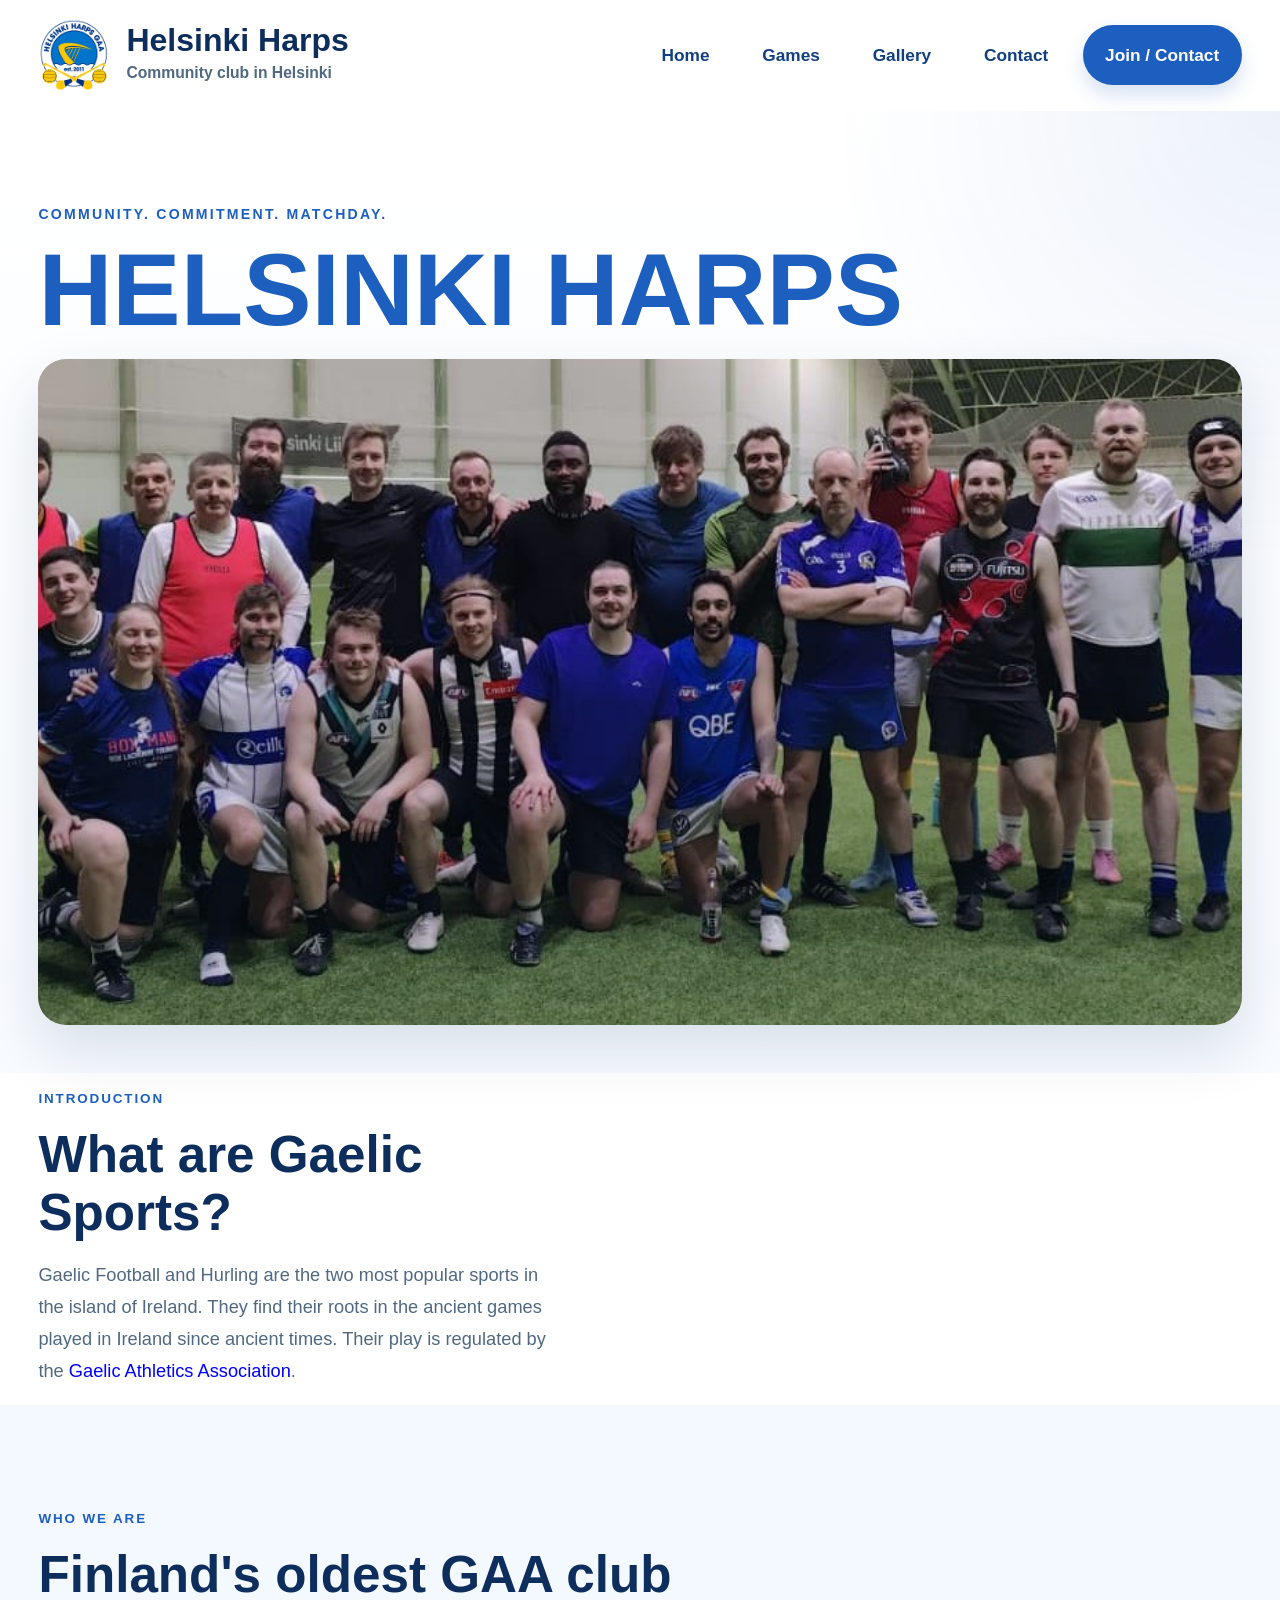
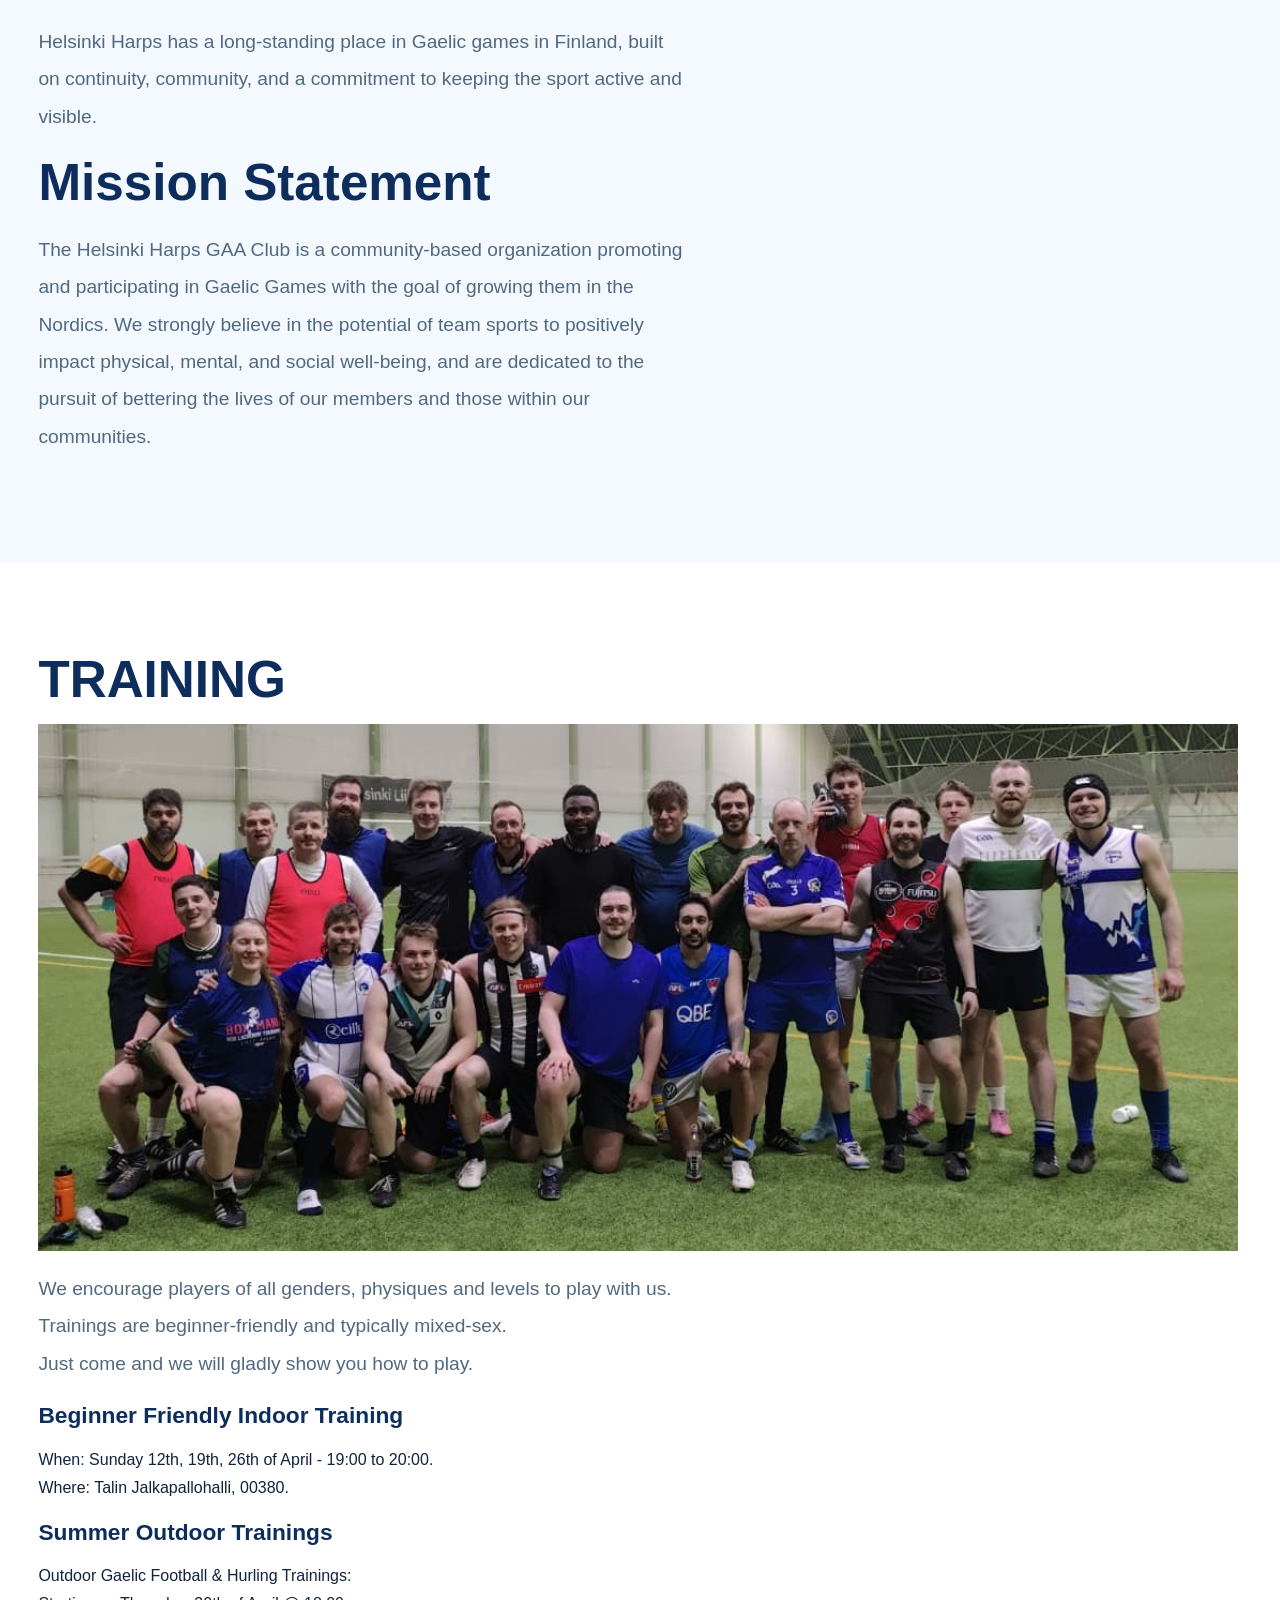
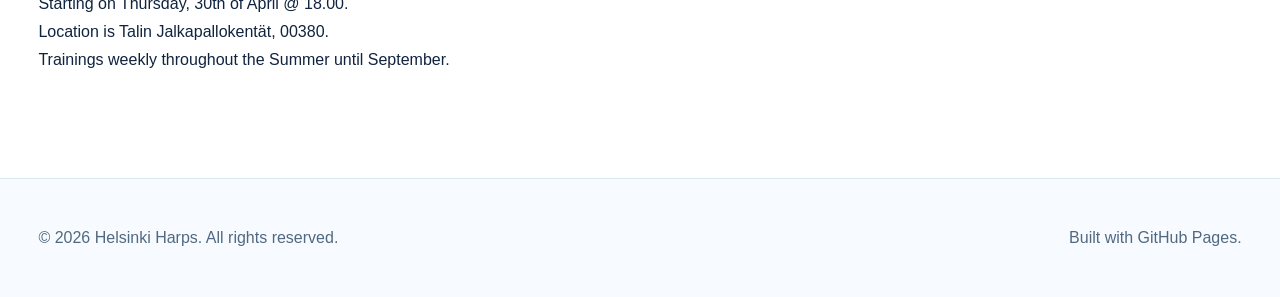
==== index.html @ 7a8cb726 "favicon updated pages" ====
<!DOCTYPE html>
<html lang="en">
<head>
  <meta charset="UTF-8" />
  <meta name="viewport" content="width=device-width, initial-scale=1.0" />
  <title>Helsinki Harps | Club Home</title>
  <meta
    name="description"
    content="Official website of Helsinki Harps. Community club in Helsinki with fixtures, media, contact information, and club updates."
  />
  <link rel="stylesheet" href="style.css" />
  <link rel="shortcut icon" type="image/x-icon" href="favicon.ico">
</head>
<body>
  <header class="site-header" id="siteHeader">
    <div class="container nav-wrap">
      <a class="brand brand-large" href="index.html">
        <img
          src="assets/badge_HELSINKIharps72dpi.png"
          alt="Helsinki Harps club badge"
          class="logo"
        />
        <div class="brand-text">
          <span class="brand-name">Helsinki Harps</span>
          <span class="brand-subtitle">Community club in Helsinki</span>
        </div>
      </a>

      <button class="menu-toggle" aria-label="Toggle navigation" id="menuToggle">
        Menu
      </button>

      <nav class="site-nav site-nav-wide" id="siteNav">
        <a href="index.html">Home</a>
        <a href="games.html">Games</a>
        <a href="gallery.html">Gallery</a>
        <a href="contact.html">Contact</a>
        <a href="contact.html" class="nav-cta">Join / Contact</a>
      </nav>
    </div>
  </header>

  <main>
    <section class="hero hero-premium">
      <div class="container hero-single">
        <p class="hero-kicker">Community. Commitment. Matchday.</p>
        <h1 class="hero-title reveal">HELSINKI HARPS</h1>

        <div class="hero-visual reveal">
          <div class="hero-image-frame">
            <img
              src="assets/images/training/harps-training.jpeg"
              alt="Helsinki Harps players during training"
              width="1600"
              height="900"
              class="hero-image"
            />
          </div>
        </div>
      </div>
    </section>

    <section class="video-band reveal-section">
      <div class="container media-grid media-grid-stacked">
        <div class="media-copy">
          <p class="section-label">Introduction</p>
          <h2>What are Gaelic Sports?</h2>
          <p class="section-text">
            Gaelic Football and Hurling are the two most popular sports in the island of Ireland. They find their roots in the ancient games played in Ireland since ancient times. Their play is regulated by the <a href="https://en.wikipedia.org/wiki/Gaelic_Athletic_Association" style="color: blue">Gaelic Athletics Association</a>.
          </p>
        </div>

        <iframe width="560" height="315" src="https://www.youtube-nocookie.com/embed/iefgHpXyAhw?si=2azp2T5KitrL9Fgt" title="YouTube video player" frameborder="0" allow="accelerometer; autoplay; clipboard-write; encrypted-media; gyroscope; picture-in-picture; web-share" referrerpolicy="strict-origin-when-cross-origin" allowfullscreen></iframe>
      </div>
    </section>

    <section class="section intro-section reveal-section">
      <div class="container story-grid story-grid-simple">
        <div class="story-copy">
          <p class="section-label">Who we are</p>
          <h2>Finland's oldest GAA club</h2>
          <p class="section-text intro-text">
            Helsinki Harps has a long-standing place in Gaelic games in Finland, built on continuity,
            community, and a commitment to keeping the sport active and visible.
          </p>
          <h2>Mission Statement</h2>
          <p class="section-text intro-text">
            The Helsinki Harps GAA Club is a community-based organization promoting and participating in Gaelic Games
            with the goal of growing them in the Nordics. We strongly believe in the potential of team sports to positively
            impact physical, mental, and social well-being, and are dedicated to the pursuit of bettering the lives of our
            members and those within our communities.
          </p>
        </div>
      </div>
    </section>

    <section class="section training-section reveal-section">
      <div class="container">
        <div class="training-header">
          <h2>TRAINING</h2>
        </div>

        <div class="training-image-wrap">
          <img
            src="assets/images/training/harps-training.jpeg"
            alt="Helsinki Harps training session"
            width="1200"
            class="training-image"
            loading="lazy"
          />
        </div>
        
        <p class="section-text intro-text">
            We encourage players of all genders, physiques and levels to play with us.
            <br> Trainings are beginner-friendly and typically mixed-sex.
            <br> Just come and we will gladly show you how to play.
        </p>

        <div class="training-info-grid">
          <article class="training-info-card">
            <h3>Beginner Friendly Indoor Training</h3>
            <p>
              When: Sunday 12th, 19th, 26th of April - 19:00 to 20:00.
              <br> Where: Talin Jalkapallohalli, 00380.
            </p>
          </article>

          <article class="training-info-card">
            <h3>Summer Outdoor Trainings</h3>
            <p>
              Outdoor Gaelic Football & Hurling Trainings:
              <br> Starting on Thursday, 30th of April @ 18.00.
              <br> Location is Talin Jalkapallokentät, 00380.
              <br> Trainings weekly throughout the Summer until September.
            </p>
          </article>
        </div>
      </div>
    </section>
  </main>

  <footer class="site-footer">
    <div class="container footer-wrap">
      <p>© 2026 Helsinki Harps. All rights reserved.</p>
      <p>Built with GitHub Pages.</p>
    </div>
  </footer>

  <script src="script.js"></script>
</body>
</html>
---- style.css ----
:root {
  --bg: #ffffff;
  --bg-soft: #f4f8ff;
  --bg-accent: #e6f0ff;
  --bg-deep: #0f3a78;
  --text: #10233f;
  --text-soft: #506981;
  --blue: #1d5fbe;
  --blue-dark: #123f7f;
  --blue-deep: #0d2d5d;
  --blue-soft: #dbeafe;
  --line: #d8e5f3;
  --panel: #ffffff;
  --shadow: 0 18px 40px rgba(17, 49, 92, 0.08);
  --shadow-strong: 0 24px 60px rgba(17, 49, 92, 0.14);
  --radius: 22px;
  --max-width: 1280px;
}

* {
  box-sizing: border-box;
}

html {
  scroll-behavior: smooth;
}

body {
  margin: 0;
  font-family: "Segoe UI", Arial, sans-serif;
  background: var(--bg);
  color: var(--text);
  line-height: 1.75;
}

img,
iframe {
  max-width: 100%;
  display: block;
}

a {
  color: inherit;
  text-decoration: none;
}

.container {
  width: min(94%, var(--max-width));
  margin: 0 auto;
}

.site-header {
  position: sticky;
  top: 0;
  z-index: 100;
  background: rgba(255, 255, 255, 0.92);
  border-bottom: 1px solid transparent;
  backdrop-filter: blur(14px);
  transition: padding 0.25s ease, box-shadow 0.25s ease, border-color 0.25s ease, background 0.25s ease;
}

.site-header.scrolled {
  border-color: var(--line);
  box-shadow: 0 8px 24px rgba(16, 35, 63, 0.06);
}

.nav-wrap {
  display: flex;
  align-items: center;
  justify-content: space-between;
  gap: 2rem;
  padding: 1.2rem 0;
  transition: padding 0.25s ease;
}

.site-header.scrolled .nav-wrap {
  padding: 0.85rem 0;
}

.brand {
  display: flex;
  align-items: center;
  gap: 1rem;
  flex: 1 1 auto;
  min-width: 0;
}

.brand-large {
  max-width: 480px;
}

.logo {
  width: 72px;
  height: 72px;
  object-fit: contain;
  flex-shrink: 0;
  transition: transform 0.3s ease;
}

.brand:hover .logo {
  transform: rotate(-4deg) scale(1.03);
}

.brand-text {
  display: flex;
  flex-direction: column;
  gap: 0.15rem;
}

.brand-name {
  font-size: 2rem;
  font-weight: 900;
  color: var(--blue-deep);
  line-height: 1;
}

.brand-subtitle {
  font-size: 0.98rem;
  color: var(--text-soft);
  font-weight: 600;
}

.site-nav {
  display: flex;
  align-items: center;
  justify-content: flex-end;
  gap: 1rem;
  flex: 2 1 auto;
  flex-wrap: wrap;
}

.site-nav a {
  font-size: 1.08rem;
  font-weight: 800;
  color: var(--blue-dark);
  padding: 0.95rem 1.15rem;
  border-radius: 999px;
  transition: background 0.2s ease, transform 0.2s ease;
  white-space: nowrap;
}

.site-nav a:hover {
  background: var(--bg-accent);
  transform: translateY(-2px);
}

.site-nav .nav-cta {
  background: var(--blue);
  color: #ffffff;
  padding-inline: 1.4rem;
  box-shadow: 0 10px 20px rgba(29, 95, 190, 0.18);
}

.site-nav .nav-cta:hover {
  background: var(--blue-dark);
}

.menu-toggle {
  display: none;
  background: var(--blue);
  color: #ffffff;
  border: none;
  padding: 0.9rem 1rem;
  border-radius: 12px;
  font-weight: 800;
}

.hero-premium {
  padding: 4.8rem 0 3rem;
  background:
    radial-gradient(circle at top right, rgba(29, 95, 190, 0.08), transparent 28%),
    linear-gradient(180deg, #ffffff 0%, #f8fbff 100%);
}

.hero-grid {
  display: grid;
  grid-template-columns: 0.95fr 1.2fr;
  gap: 3rem;
  align-items: center;
}

.hero-kicker {
  text-transform: uppercase;
  letter-spacing: 0.16em;
  font-size: 0.88rem;
  font-weight: 800;
  color: var(--blue);
  margin-bottom: 1rem;
}

.hero-title {
  font-size: clamp(3.4rem, 8vw, 7rem);
  line-height: 0.92;
  margin: 0 0 1.4rem;
  color: var(--blue);
  font-weight: 900;
}

.hero-intro {
  max-width: 34rem;
  font-size: 1.22rem;
  color: var(--text-soft);
  margin-bottom: 2rem;
}

.hero-actions {
  display: flex;
  flex-wrap: wrap;
  gap: 1rem;
}

.btn {
  display: inline-block;
  padding: 1rem 1.45rem;
  border-radius: 999px;
  font-weight: 800;
  font-size: 1rem;
  transition: transform 0.2s ease, background 0.2s ease, box-shadow 0.2s ease;
}

.btn:hover {
  transform: translateY(-2px);
}

.btn-primary {
  background: var(--blue);
  color: #ffffff;
  box-shadow: 0 10px 22px rgba(29, 95, 190, 0.18);
}

.btn-primary:hover {
  background: var(--blue-dark);
}

.btn-secondary {
  background: #ffffff;
  color: var(--blue-dark);
  border: 2px solid var(--blue);
}

.btn-secondary:hover {
  background: var(--bg-accent);
}

.btn-ghost {
  background: var(--bg-soft);
  color: var(--blue-dark);
  border: 1px solid var(--line);
}

.btn-ghost:hover {
  background: var(--blue-soft);
}

.btn-full {
  width: 100%;
  text-align: center;
}

.hero-image-frame {
  position: relative;
  border-radius: 28px;
  overflow: hidden;
  box-shadow: var(--shadow-strong);
}

.hero-image {
  width: 100%;
  height: min(74vh, 780px);
  object-fit: cover;
  transform: scale(1.02);
  transition: transform 1s ease;
}

.hero-image-frame:hover .hero-image {
  transform: scale(1.06);
}

.hero-image-frame::after {
  content: "";
  position: absolute;
  inset: 0;
  background: linear-gradient(180deg, rgba(9, 37, 76, 0.02), rgba(9, 37, 76, 0.18));
  pointer-events: none;
}

.hero-image-badge {
  position: absolute;
  left: 1.2rem;
  bottom: 1.2rem;
  background: rgba(255, 255, 255, 0.92);
  color: var(--blue-deep);
  font-weight: 900;
  padding: 0.8rem 1rem;
  border-radius: 999px;
  letter-spacing: 0.06em;
  box-shadow: var(--shadow);
}

.live-band {
  background: var(--blue-deep);
  color: #ffffff;
  border-top: 1px solid rgba(255,255,255,0.08);
  border-bottom: 1px solid rgba(255,255,255,0.08);
}

.live-band-inner {
  display: grid;
  grid-template-columns: auto 1fr;
  gap: 1.25rem;
  align-items: center;
  padding: 1rem 0;
}

.live-pill {
  background: rgba(255,255,255,0.14);
  padding: 0.55rem 0.9rem;
  border-radius: 999px;
  font-weight: 800;
  white-space: nowrap;
}

.live-items {
  display: flex;
  gap: 2rem;
  flex-wrap: wrap;
  font-weight: 700;
}

.section {
  padding: 5.5rem 0;
}

.intro-section {
  background: var(--bg-soft);
}

.story-grid {
  display: grid;
  grid-template-columns: 1.1fr 0.9fr;
  gap: 2rem;
  align-items: start;
}

.section-label,
.card-label {
  text-transform: uppercase;
  letter-spacing: 0.14em;
  font-size: 0.84rem;
  font-weight: 800;
  color: var(--blue);
  margin-bottom: 1rem;
}

h2 {
  font-size: clamp(2.2rem, 4vw, 3.5rem);
  line-height: 1.12;
  margin: 0 0 1rem;
  color: var(--blue-deep);
}

h3 {
  font-size: 1.42rem;
  line-height: 1.25;
  margin: 0 0 0.7rem;
  color: var(--blue-deep);
}

.section-text {
  font-size: 1.14rem;
  color: var(--text-soft);
  max-width: 68ch;
}

.intro-text {
  font-size: 1.2rem;
  line-height: 1.95;
}

.story-cta-card,
.rhythm-card,
.info-card,
.table-card,
.gallery-item {
  background: #ffffff;
  border: 1px solid var(--line);
  border-radius: 22px;
  box-shadow: var(--shadow);
}

.story-cta-card {
  padding: 2rem;
}

.story-cta-card p {
  color: var(--text-soft);
}

.media-section {
  background: #ffffff;
}

.media-grid {
  display: grid;
  grid-template-columns: 0.95fr 1.15fr;
  gap: 2.5rem;
  align-items: center;
}

.video-embed-wrap {
  border-radius: 28px;
  overflow: hidden;
  box-shadow: var(--shadow-strong);
  border: 1px solid var(--line);
  background: #000;
}

.video-embed {
  width: 100%;
  aspect-ratio: 16 / 9;
  border: 0;
}

.text-link {
  display: inline-block;
  margin-top: 1rem;
  color: var(--blue);
  font-weight: 800;
}

.rhythm-section {
  background: linear-gradient(180deg, #ffffff 0%, #f8fbff 100%);
}

.rhythm-header {
  margin-bottom: 2rem;
  max-width: 760px;
}

.rhythm-grid {
  display: grid;
  grid-template-columns: 1.2fr 1fr 1fr;
  gap: 1.5rem;
  align-items: stretch;
}

.rhythm-card {
  overflow: hidden;
}

.rhythm-card-image img {
  width: 100%;
  height: 100%;
  min-height: 360px;
  object-fit: cover;
}

.rhythm-card-text {
  padding: 2rem;
}

.rhythm-card-text p {
  color: var(--text-soft);
}

.page-header {
  margin-bottom: 2.5rem;
  max-width: 860px;
}

.page-title {
  font-size: clamp(2.4rem, 5vw, 4rem);
  line-height: 1.08;
  margin: 0 0 1rem;
  color: var(--blue-deep);
  font-weight: 900;
}

.gallery-grid {
  display: grid;
  grid-template-columns: repeat(3, 1fr);
  gap: 1.6rem;
}

.gallery-item {
  min-height: 240px;
  overflow: hidden;
}

.gallery-item img {
  width: 100%;
  height: 280px;
  object-fit: cover;
  display: block;
}

.placeholder-card {
  display: grid;
  place-items: center;
  padding: 2rem;
  text-align: center;
  color: var(--text-soft);
  background: var(--bg-soft);
  font-weight: 700;
}

.contact-layout {
  max-width: 1100px;
}

.contact-grid {
  display: grid;
  grid-template-columns: 0.9fr 1.1fr;
  gap: 1.8rem;
  align-items: start;
}

.info-card {
  padding: 2rem;
}

.info-card p {
  color: var(--text-soft);
}

.contact-form {
  display: grid;
  gap: 0.85rem;
}

.contact-form label {
  font-weight: 700;
  color: var(--blue-deep);
}

input,
textarea {
  width: 100%;
  padding: 1rem 1rem;
  border-radius: 14px;
  border: 1px solid var(--line);
  background: #ffffff;
  color: var(--text);
  font: inherit;
}

input:focus,
textarea:focus {
  outline: 2px solid #c6dcfb;
  border-color: var(--blue);
}

.form-note {
  color: var(--text-soft);
  margin-top: 1rem;
}

.table-card {
  padding: 2rem;
}

.fixtures-table {
  width: 100%;
  border-collapse: collapse;
  margin-top: 1rem;
}

.fixtures-table th,
.fixtures-table td {
  text-align: left;
  padding: 1rem 0.8rem;
  border-bottom: 1px solid var(--line);
  color: var(--text-soft);
}

.fixtures-table th {
  color: var(--blue-deep);
  font-weight: 800;
}

.top-space {
  margin-top: 2rem;
}

.site-footer {
  background: #f7fbff;
  border-top: 1px solid var(--line);
  padding: 1.8rem 0;
}

.footer-wrap {
  display: flex;
  justify-content: space-between;
  gap: 1rem;
  flex-wrap: wrap;
  color: var(--text-soft);
}

.reveal,
.reveal-section {
  opacity: 0;
  transform: translateY(32px);
  transition: opacity 0.8s ease, transform 0.8s ease;
}

.reveal.in-view,
.reveal-section.in-view {
  opacity: 1;
  transform: translateY(0);
}

@media (prefers-reduced-motion: reduce) {
  .reveal,
  .reveal-section {
    opacity: 1;
    transform: none;
    transition: none;
  }

  .site-nav a,
  .btn,
  .hero-image,
  .logo {
    transition: none;
  }
}

@media (max-width: 1024px) {
  .hero-grid,
  .story-grid,
  .media-grid,
  .rhythm-grid,
  .gallery-grid,
  .contact-grid {
    grid-template-columns: 1fr;
  }

  .site-nav {
    display: none;
    flex-direction: column;
    width: 100%;
    align-items: stretch;
    padding-top: 1rem;
  }

  .site-nav.open {
    display: flex;
  }

  .site-nav a,
  .site-nav .nav-cta {
    text-align: center;
  }

  .nav-wrap {
    flex-wrap: wrap;
  }

  .menu-toggle {
    display: inline-block;
  }

  .live-band-inner {
    grid-template-columns: 1fr;
  }
}

@media (max-width: 700px) {
  .brand-name {
    font-size: 1.45rem;
  }

  .logo {
    width: 58px;
    height: 58px;
  }

  .hero-title {
    font-size: clamp(2.6rem, 12vw, 4.2rem);
  }

  .hero-image,
  .gallery-item img,
  .rhythm-card-image img {
    height: auto;
    min-height: 0;
  }

  .btn {
    width: 100%;
    text-align: center;
  }

  .fixtures-table {
    display: block;
    overflow-x: auto;
    white-space: nowrap;
  }

  .hero-image-badge {
    position: static;
    margin: 1rem;
    display: inline-block;
  }
}
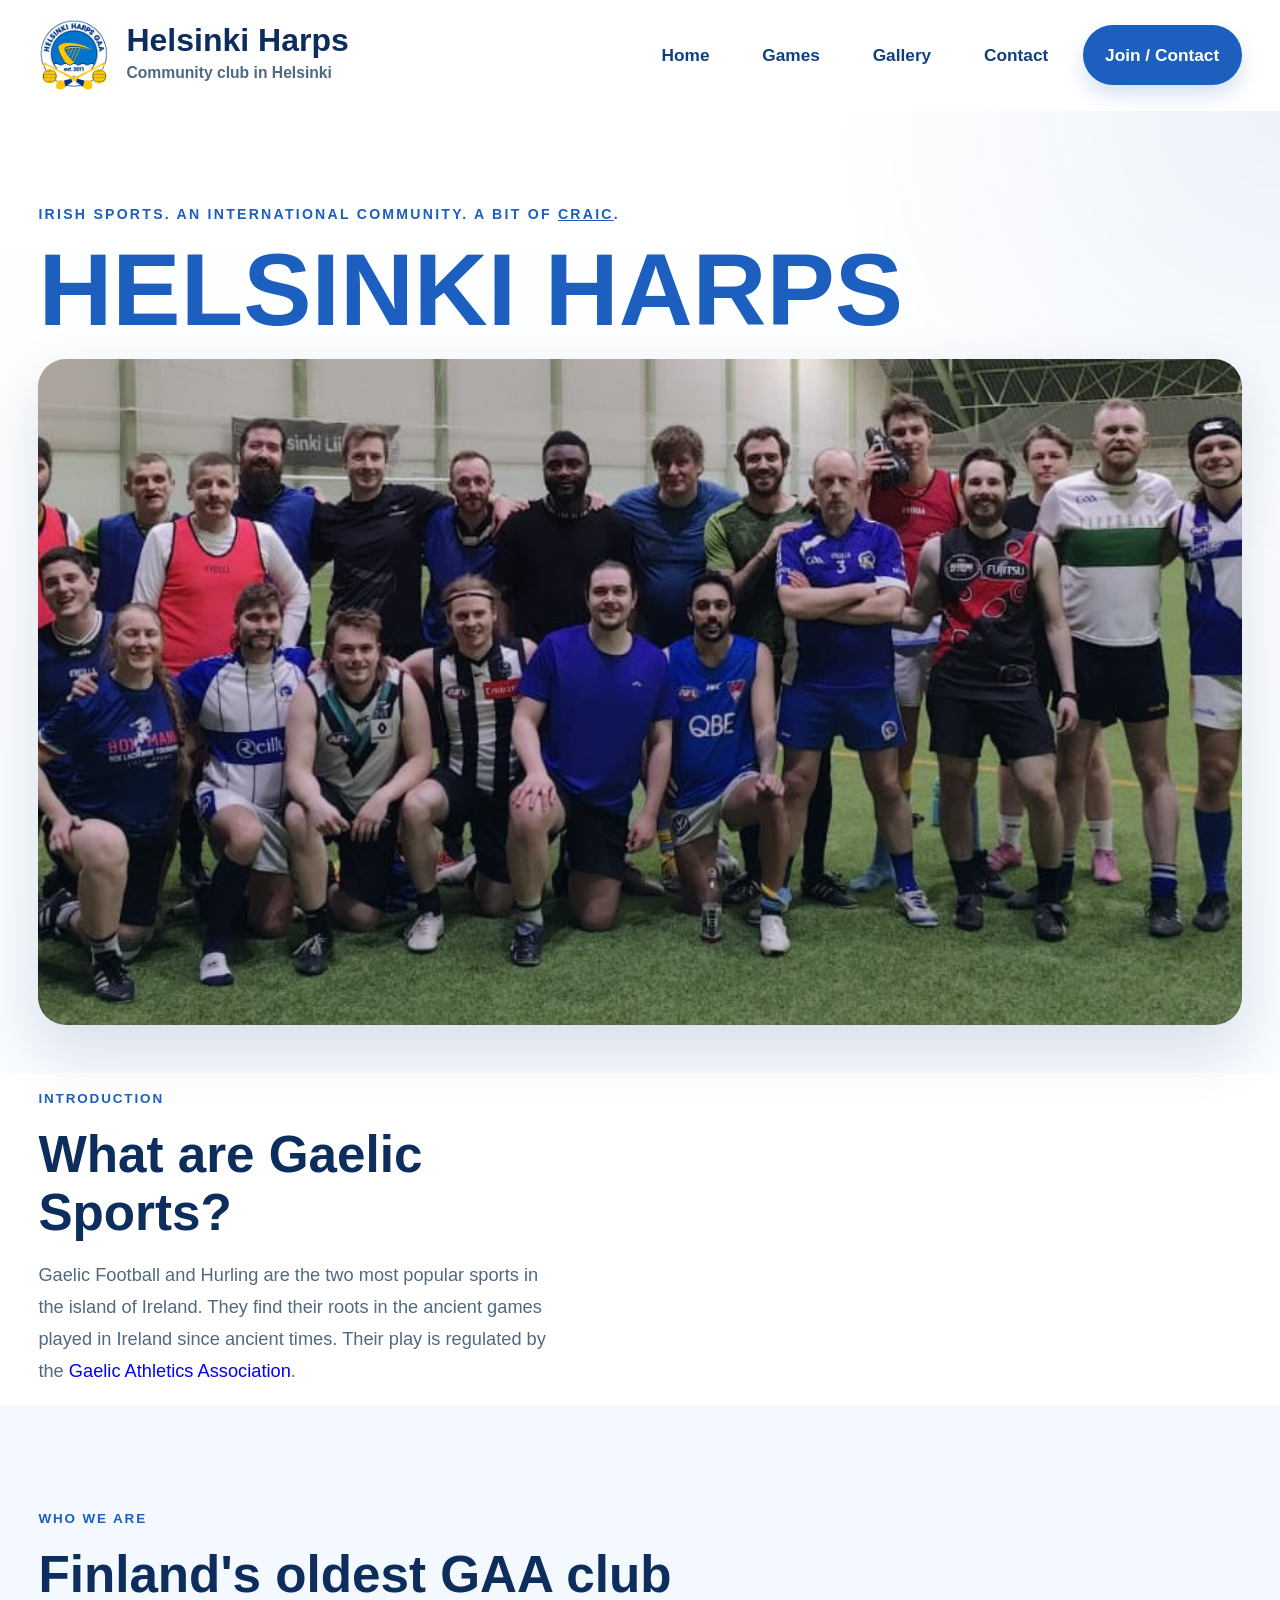
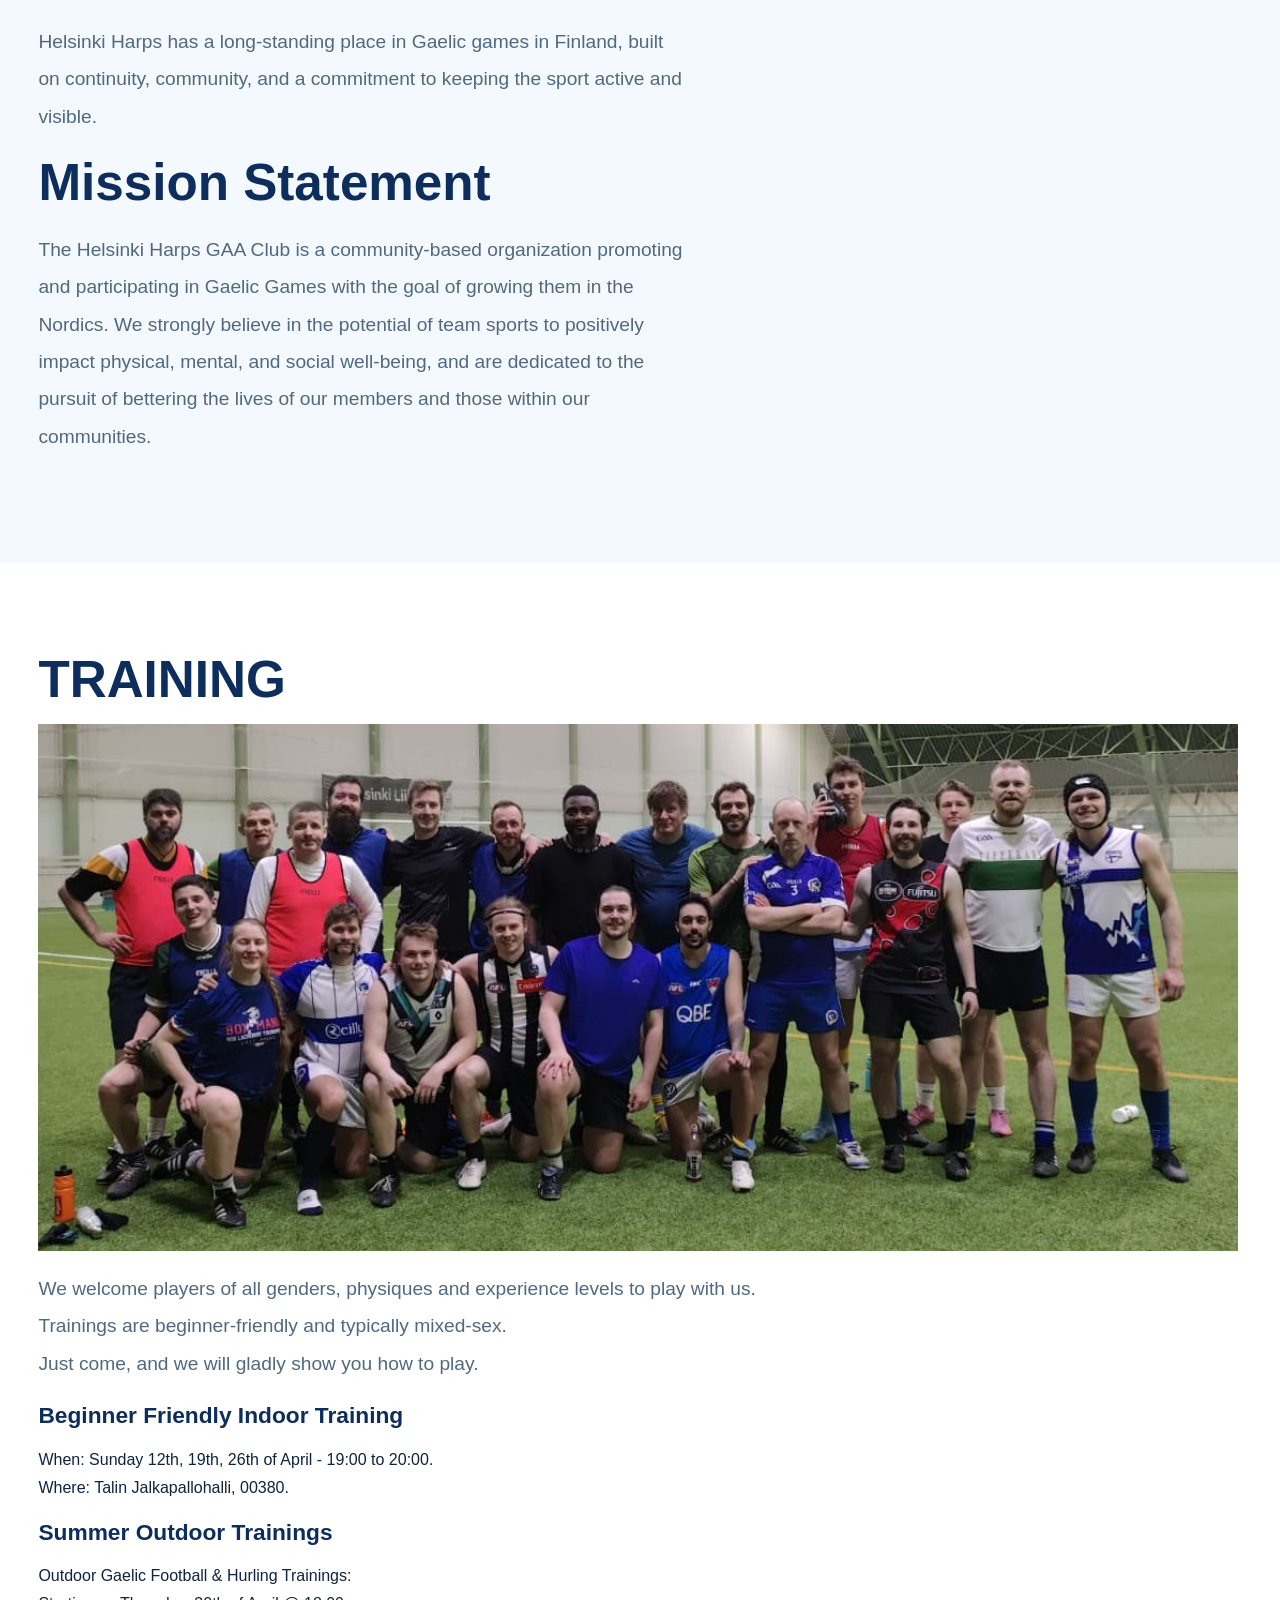
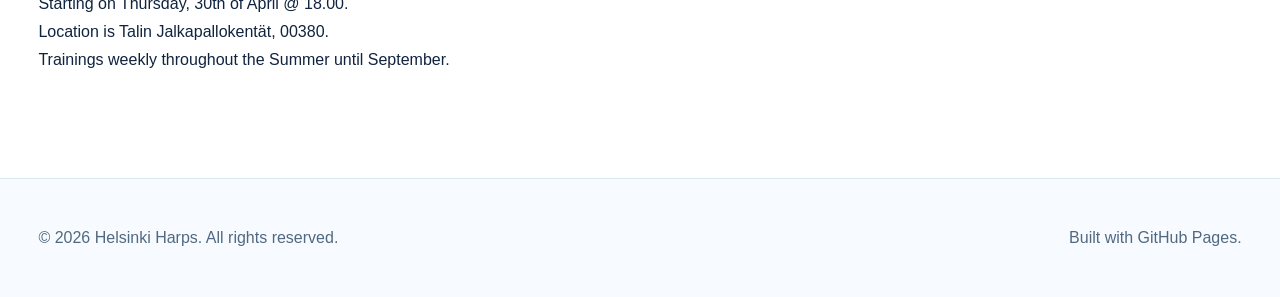
==== commit 32d209bb: "Small textual edits" ====
--- a/index.html
+++ b/index.html
@@ -43,7 +43,7 @@
   <main>
     <section class="hero hero-premium">
       <div class="container hero-single">
-        <p class="hero-kicker">Community. Commitment. Matchday.</p>
+        <p class="hero-kicker">Irish Sports. An International Community. A bit of <a href="https://en.wikipedia.org/wiki/Craic"><u>craic</u></a>.</p>
         <h1 class="hero-title reveal">HELSINKI HARPS</h1>
 
         <div class="hero-visual reveal">
@@ -111,9 +111,9 @@
         </div>
         
         <p class="section-text intro-text">
-            We encourage players of all genders, physiques and levels to play with us.
+            We welcome players of all genders, physiques and experience levels to play with us.
             <br> Trainings are beginner-friendly and typically mixed-sex.
-            <br> Just come and we will gladly show you how to play.
+            <br> Just come, and we will gladly show you how to play.
         </p>
 
         <div class="training-info-grid">
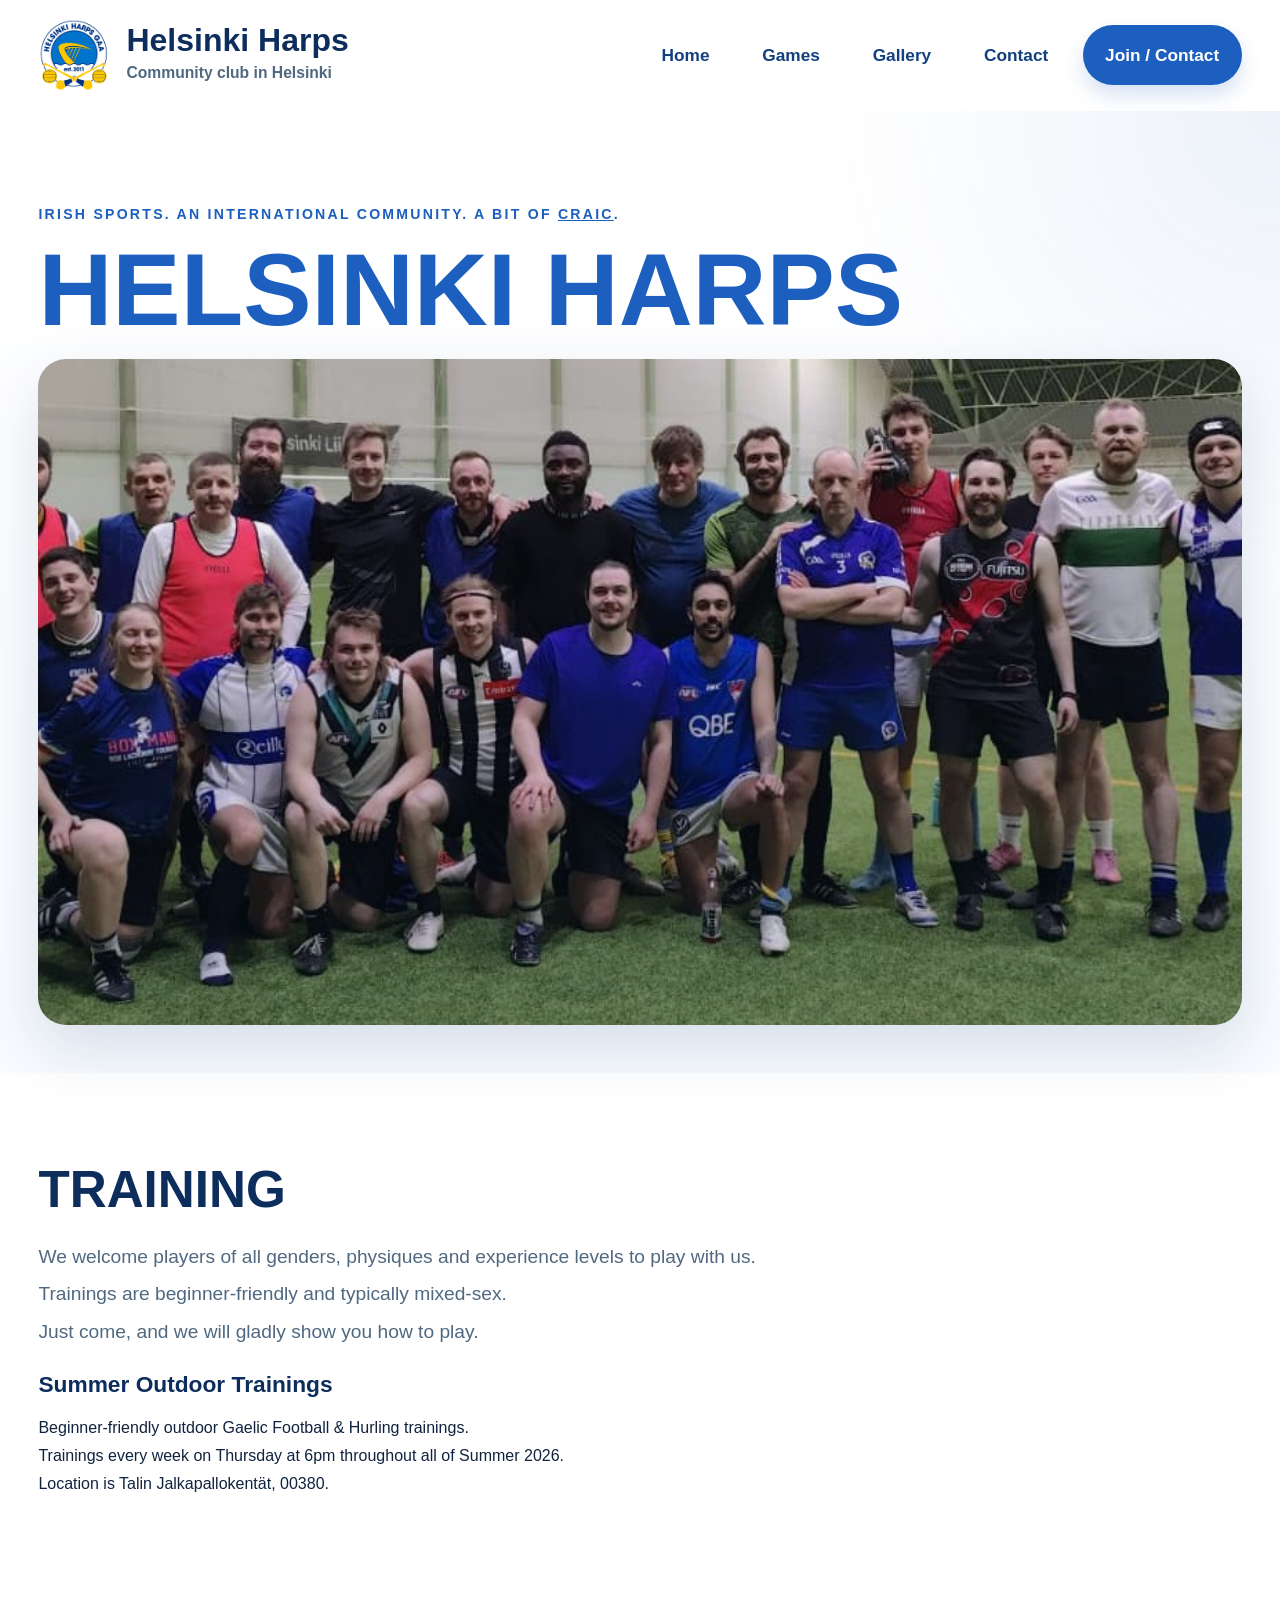
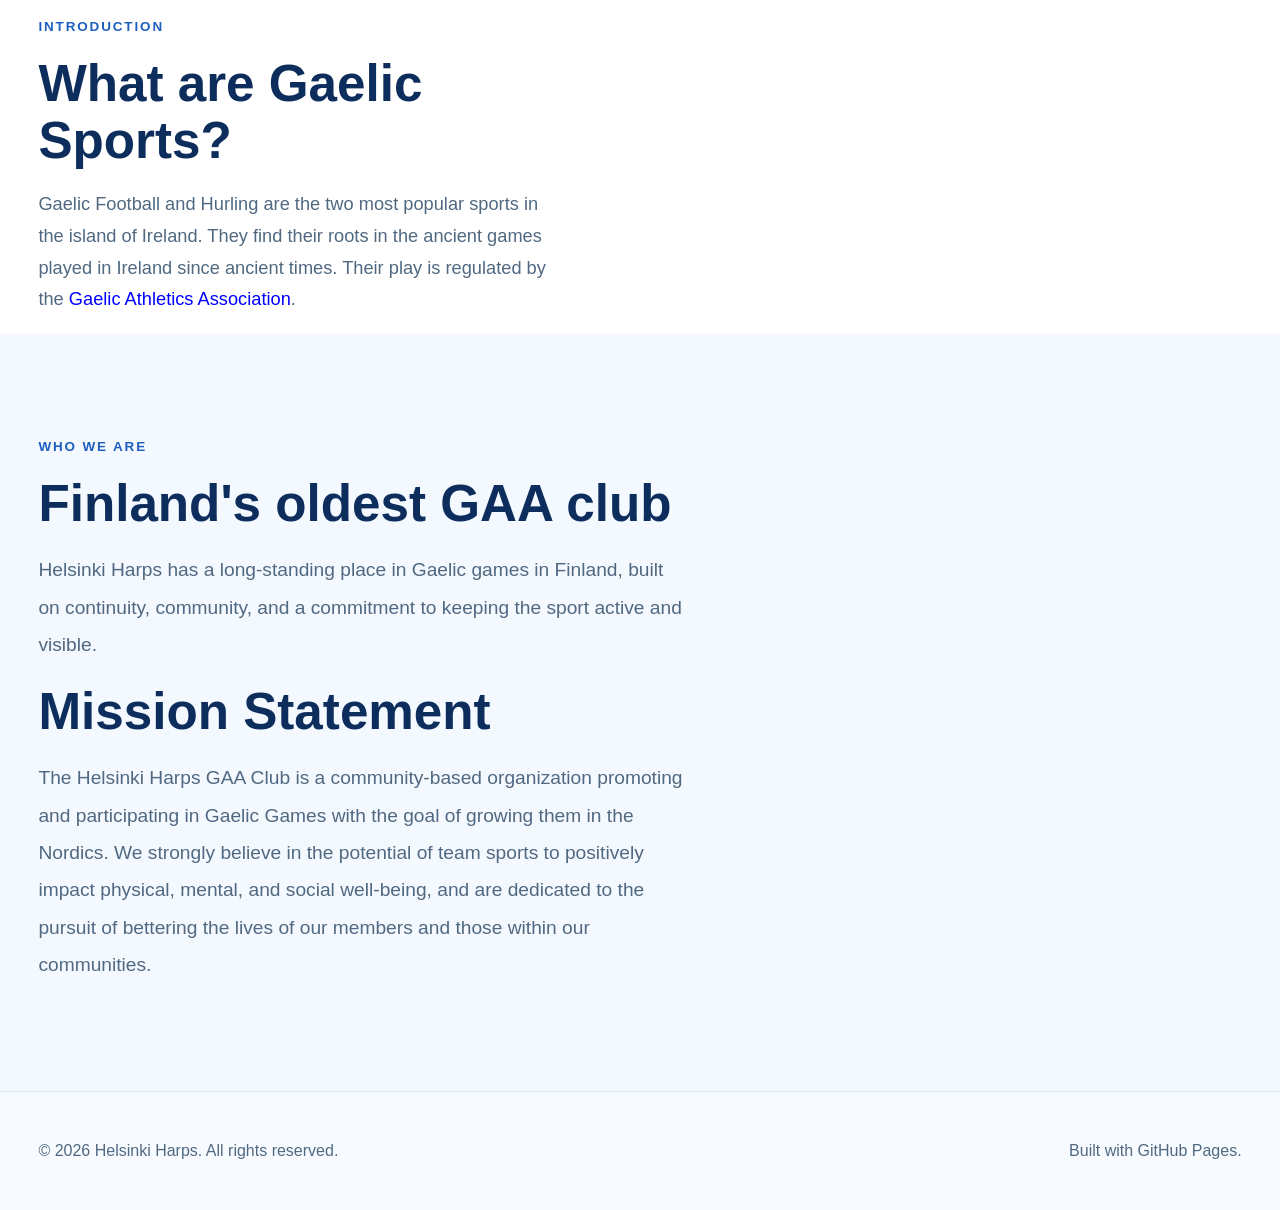
==== commit 1214bb94: "Pushed training info up" ====
--- a/index.html
+++ b/index.html
@@ -60,6 +60,41 @@
       </div>
     </section>
 
+    <section class="section training-section reveal-section">
+      <div class="container">
+        <div class="training-header">
+          <h2>TRAINING</h2>
+        </div>
+        
+        <p class="section-text intro-text">
+            We welcome players of all genders, physiques and experience levels to play with us.
+            <br> Trainings are beginner-friendly and typically mixed-sex.
+            <br> Just come, and we will gladly show you how to play.
+        </p>
+
+        <div class="training-info-grid">
+<!--
+          <article class="training-info-card">
+            <h3>Beginner Friendly Indoor Training</h3>
+            <p>
+              When: Sunday 12th, 19th, 26th of April - 19:00 to 20:00.
+              <br> Where: Talin Jalkapallohalli, 00380.
+            </p>
+          </article>
+-->
+          <article class="training-info-card">
+            <h3>Summer Outdoor Trainings</h3>
+            <p>
+              Beginner-friendly outdoor Gaelic Football & Hurling trainings.
+              <br> Trainings every week on Thursday at 6pm throughout all of Summer 2026.
+              <br> Location is Talin Jalkapallokentät, 00380.
+            </p>
+          </article>
+
+        </div>
+      </div>
+    </section>
+	
     <section class="video-band reveal-section">
       <div class="container media-grid media-grid-stacked">
         <div class="media-copy">
@@ -93,50 +128,6 @@
         </div>
       </div>
     </section>
-
-    <section class="section training-section reveal-section">
-      <div class="container">
-        <div class="training-header">
-          <h2>TRAINING</h2>
-        </div>
-
-        <div class="training-image-wrap">
-          <img
-            src="assets/images/training/harps-training.jpeg"
-            alt="Helsinki Harps training session"
-            width="1200"
-            class="training-image"
-            loading="lazy"
-          />
-        </div>
-        
-        <p class="section-text intro-text">
-            We welcome players of all genders, physiques and experience levels to play with us.
-            <br> Trainings are beginner-friendly and typically mixed-sex.
-            <br> Just come, and we will gladly show you how to play.
-        </p>
-
-        <div class="training-info-grid">
-          <article class="training-info-card">
-            <h3>Beginner Friendly Indoor Training</h3>
-            <p>
-              When: Sunday 12th, 19th, 26th of April - 19:00 to 20:00.
-              <br> Where: Talin Jalkapallohalli, 00380.
-            </p>
-          </article>
-
-          <article class="training-info-card">
-            <h3>Summer Outdoor Trainings</h3>
-            <p>
-              Outdoor Gaelic Football & Hurling Trainings:
-              <br> Starting on Thursday, 30th of April @ 18.00.
-              <br> Location is Talin Jalkapallokentät, 00380.
-              <br> Trainings weekly throughout the Summer until September.
-            </p>
-          </article>
-        </div>
-      </div>
-    </section>
   </main>
 
   <footer class="site-footer">
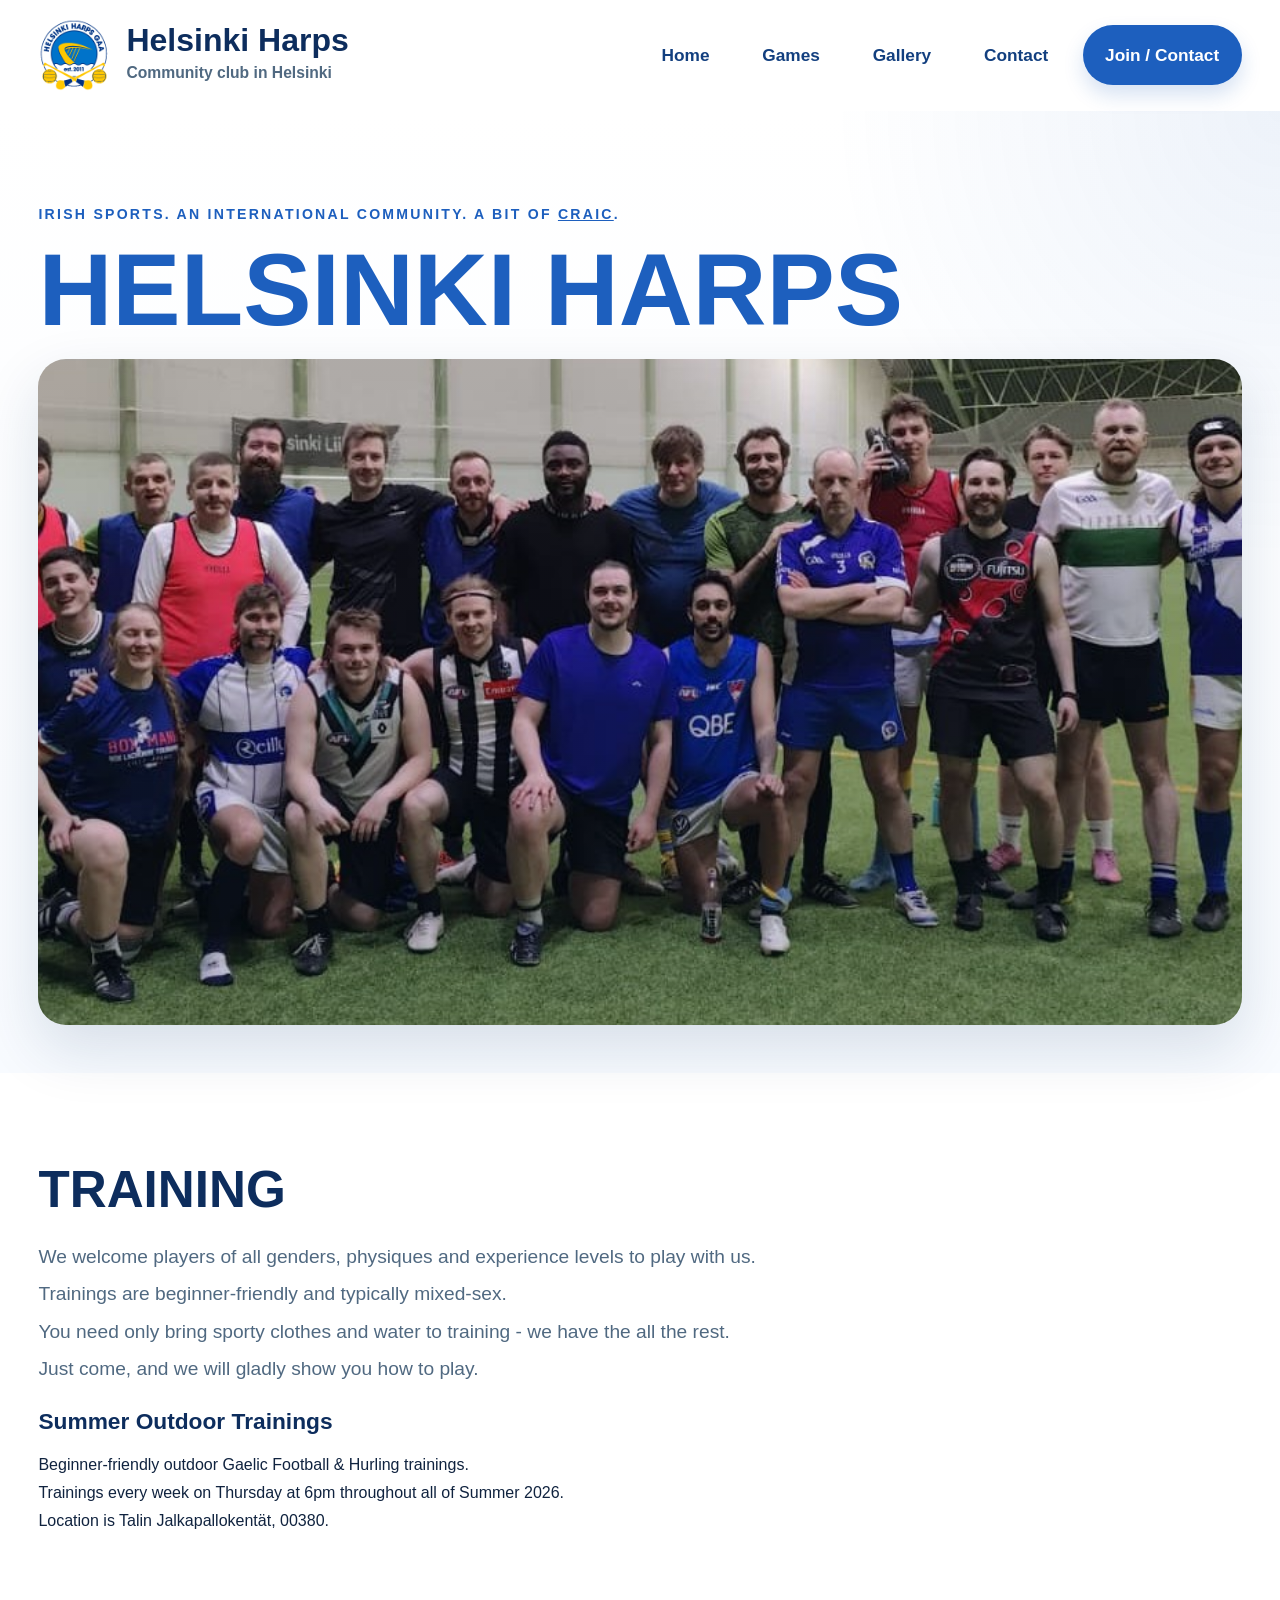
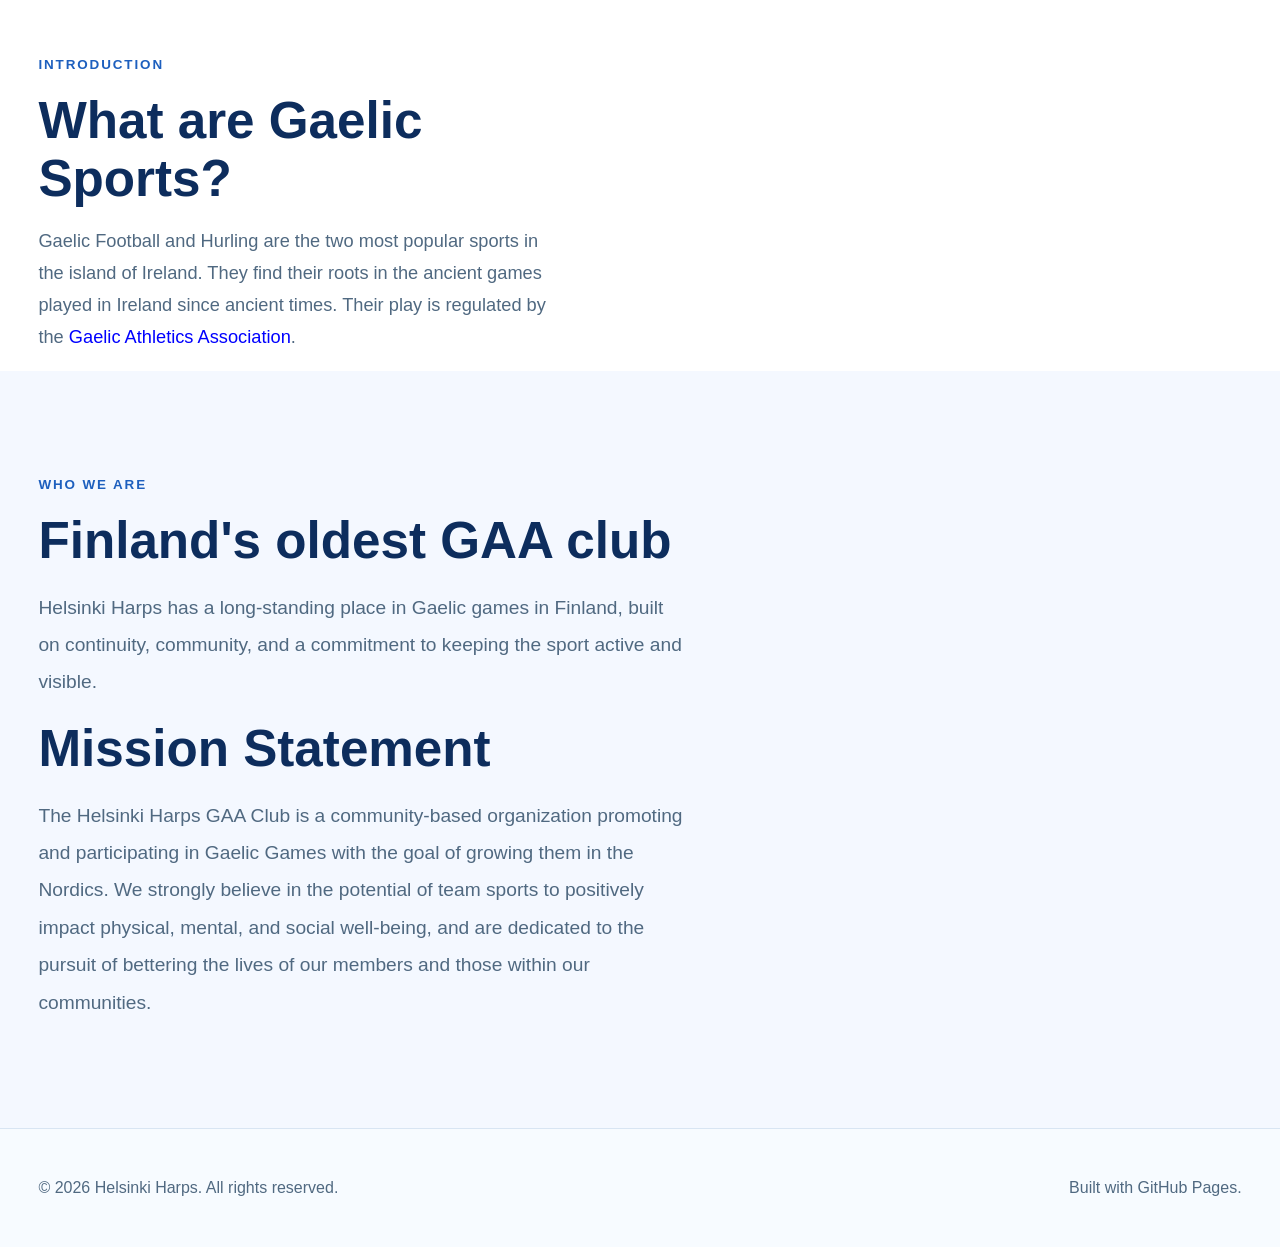
==== commit ebff9091: "Changed training notice" ====
--- a/index.html
+++ b/index.html
@@ -69,6 +69,7 @@
         <p class="section-text intro-text">
             We welcome players of all genders, physiques and experience levels to play with us.
             <br> Trainings are beginner-friendly and typically mixed-sex.
+            <br> You need only bring sporty clothes and water to training - we have the all the rest.
             <br> Just come, and we will gladly show you how to play.
         </p>
 
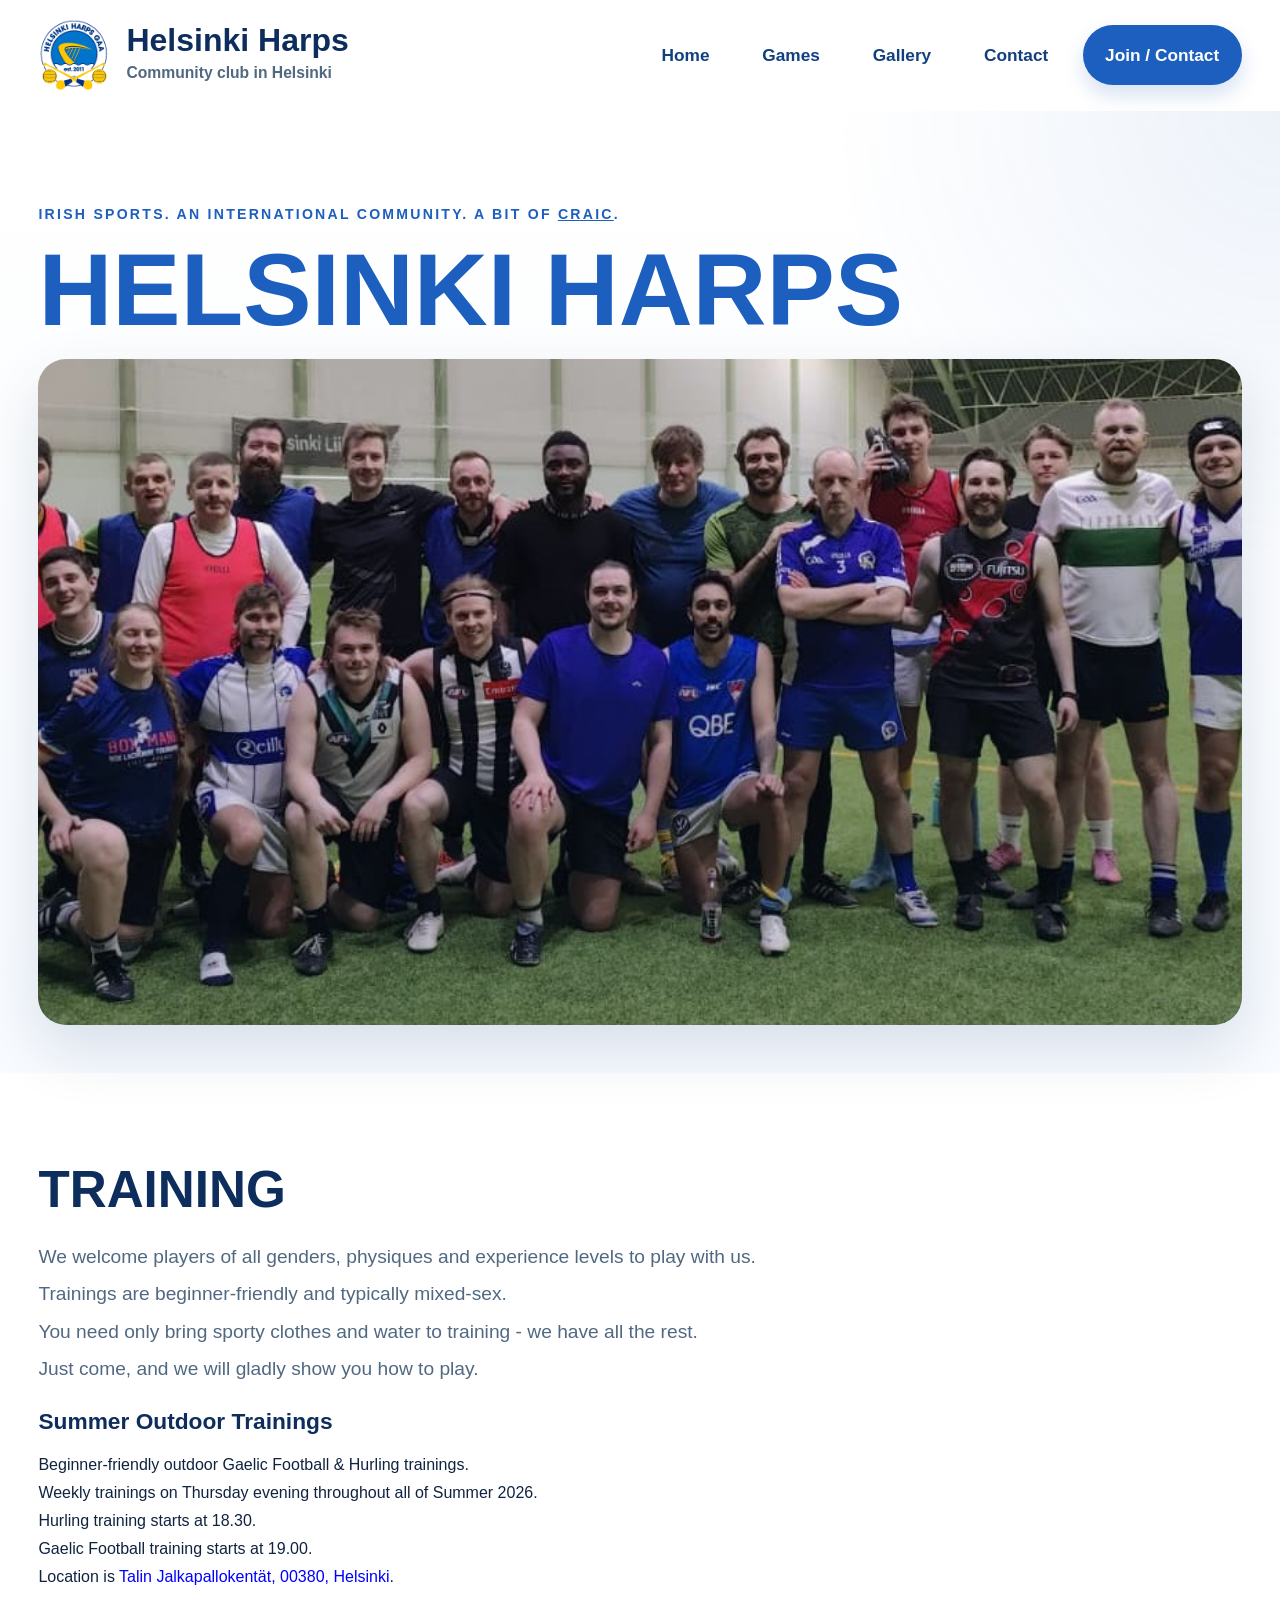
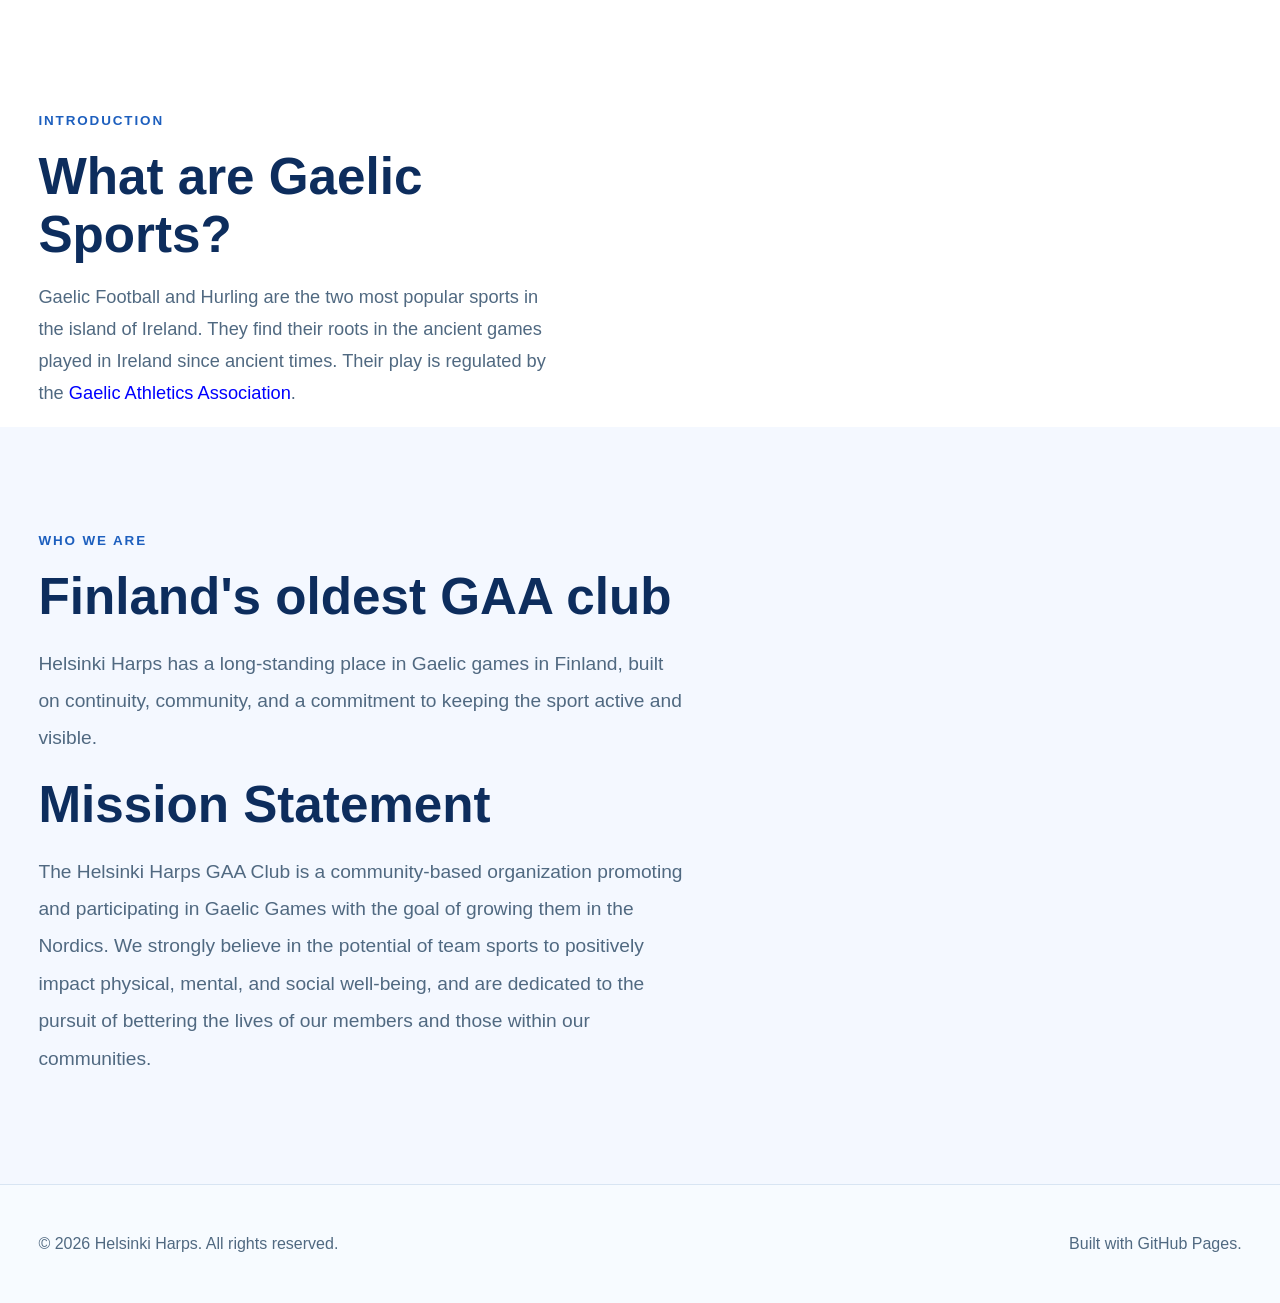
==== commit 585562d7: "Modified training times" ====
--- a/index.html
+++ b/index.html
@@ -69,7 +69,7 @@
         <p class="section-text intro-text">
             We welcome players of all genders, physiques and experience levels to play with us.
             <br> Trainings are beginner-friendly and typically mixed-sex.
-            <br> You need only bring sporty clothes and water to training - we have the all the rest.
+            <br> You need only bring sporty clothes and water to training - we have all the rest.
             <br> Just come, and we will gladly show you how to play.
         </p>
 
@@ -87,8 +87,10 @@
             <h3>Summer Outdoor Trainings</h3>
             <p>
               Beginner-friendly outdoor Gaelic Football & Hurling trainings.
-              <br> Trainings every week on Thursday at 6pm throughout all of Summer 2026.
-              <br> Location is Talin Jalkapallokentät, 00380.
+              <br> Weekly trainings on Thursday evening throughout all of Summer 2026.
+              <br> Hurling training starts at 18.30.
+              <br> Gaelic Football training starts at 19.00.
+              <br> Location is <a style="color: blue" href="https://maps.app.goo.gl/z2rX2FpcHURmqjRZ9">Talin Jalkapallokentät, 00380, Helsinki</a>.
             </p>
           </article>
 
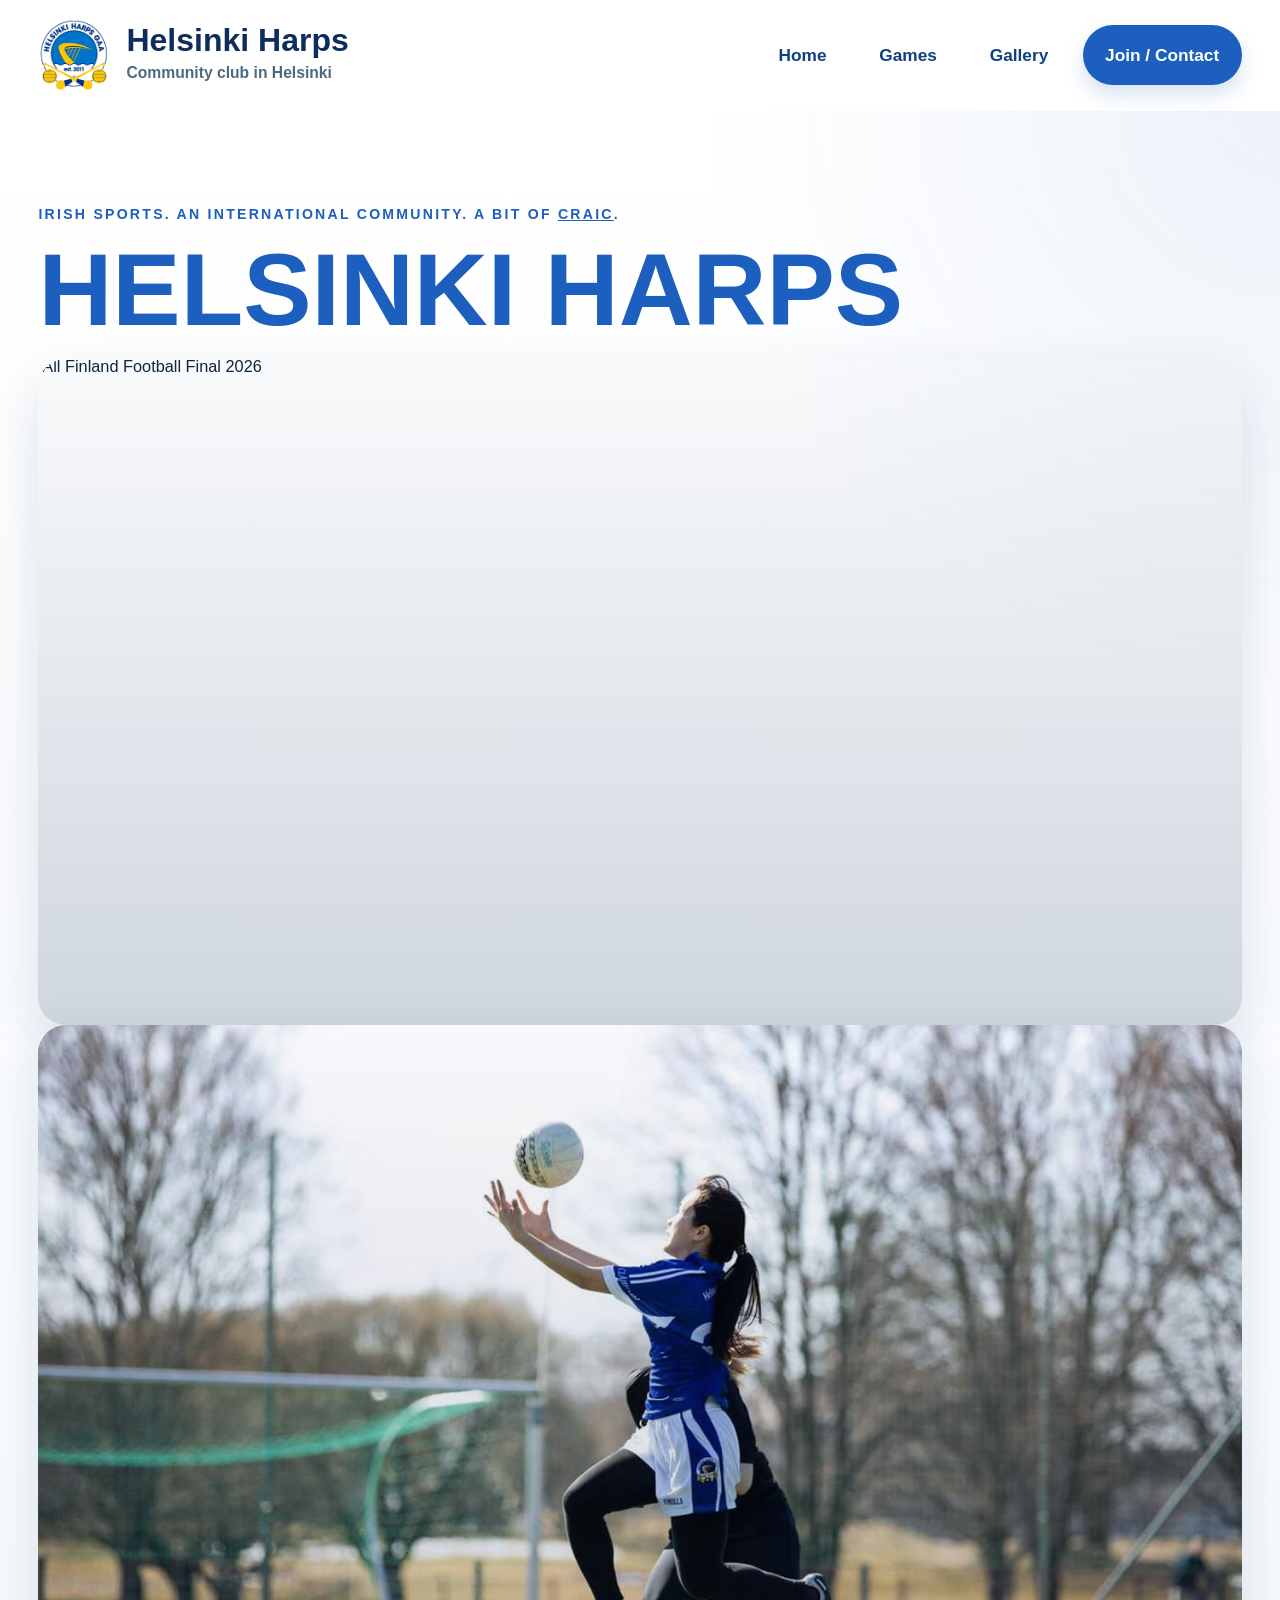
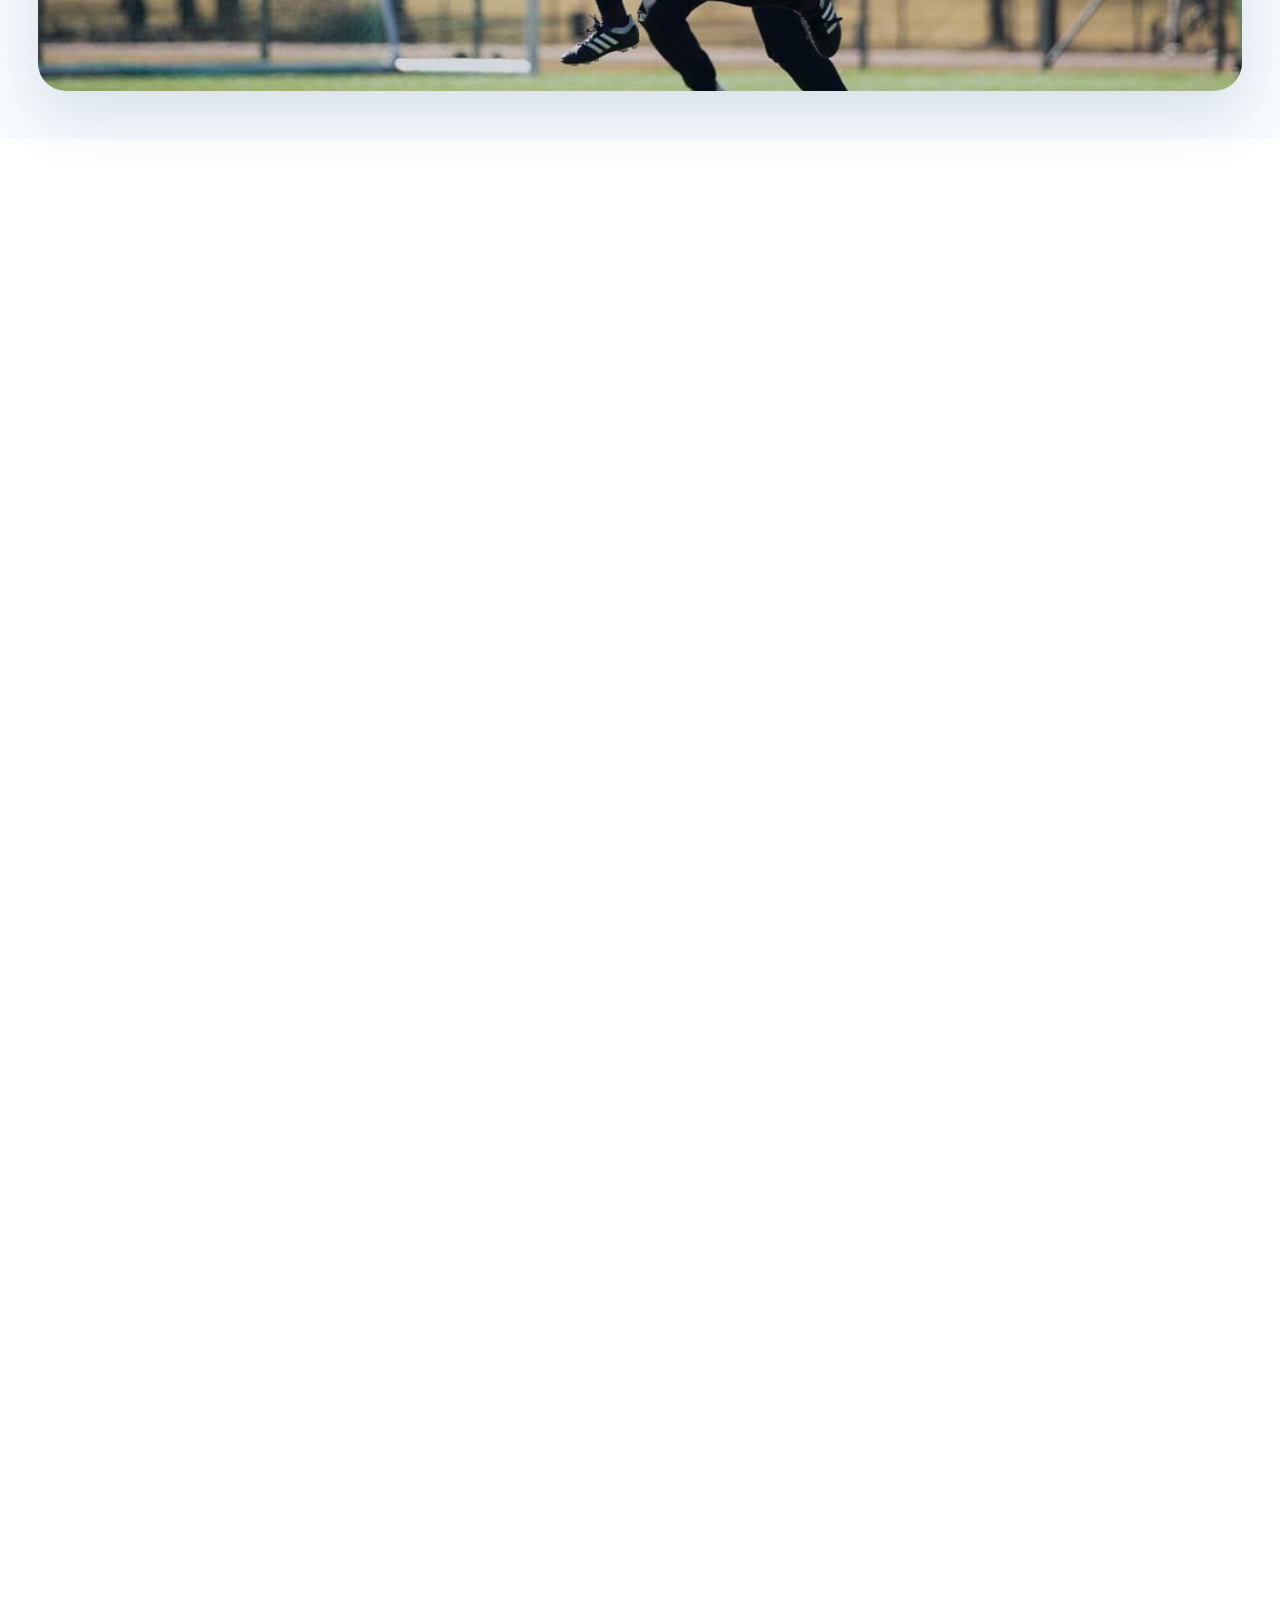
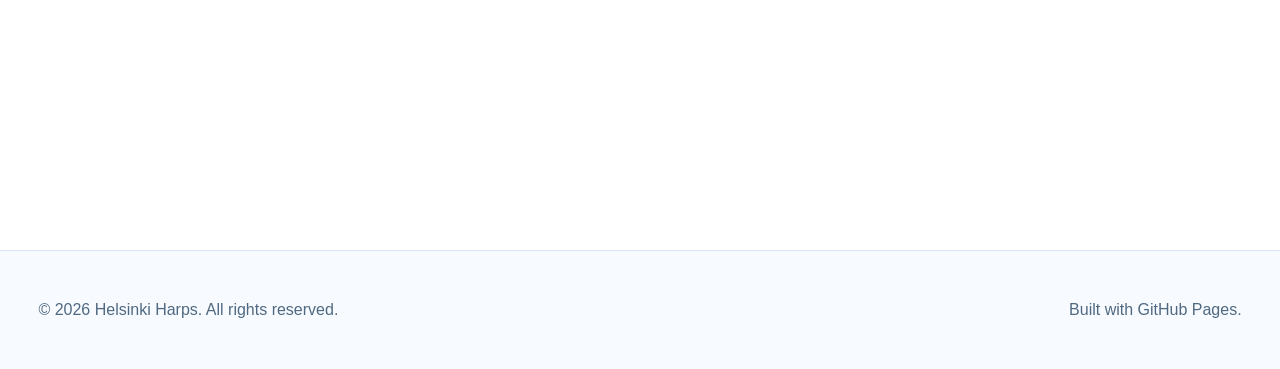
==== commit eaf57b54: "Updated website" ====
--- a/index.html
+++ b/index.html
@@ -34,7 +34,6 @@
         <a href="index.html">Home</a>
         <a href="games.html">Games</a>
         <a href="gallery.html">Gallery</a>
-        <a href="contact.html">Contact</a>
         <a href="contact.html" class="nav-cta">Join / Contact</a>
       </nav>
     </div>
@@ -49,10 +48,19 @@
         <div class="hero-visual reveal">
           <div class="hero-image-frame">
             <img
-              src="assets/images/training/harps-training.jpeg"
-              alt="Helsinki Harps players during training"
-              width="1600"
-              height="900"
+              src="assets/images/all-finland-teams-2026.jpg"
+              alt="All Finland Football Final 2026"
+              class="hero-image"
+              width="800"
+              height="600"
+            />
+          </div>
+          <div class="hero-image-frame">
+            <img
+              src="assets/images/ladies-cover.jpg"
+              alt="The ladies in action."
+              width="800"
+              height="600"
               class="hero-image"
             />
           </div>
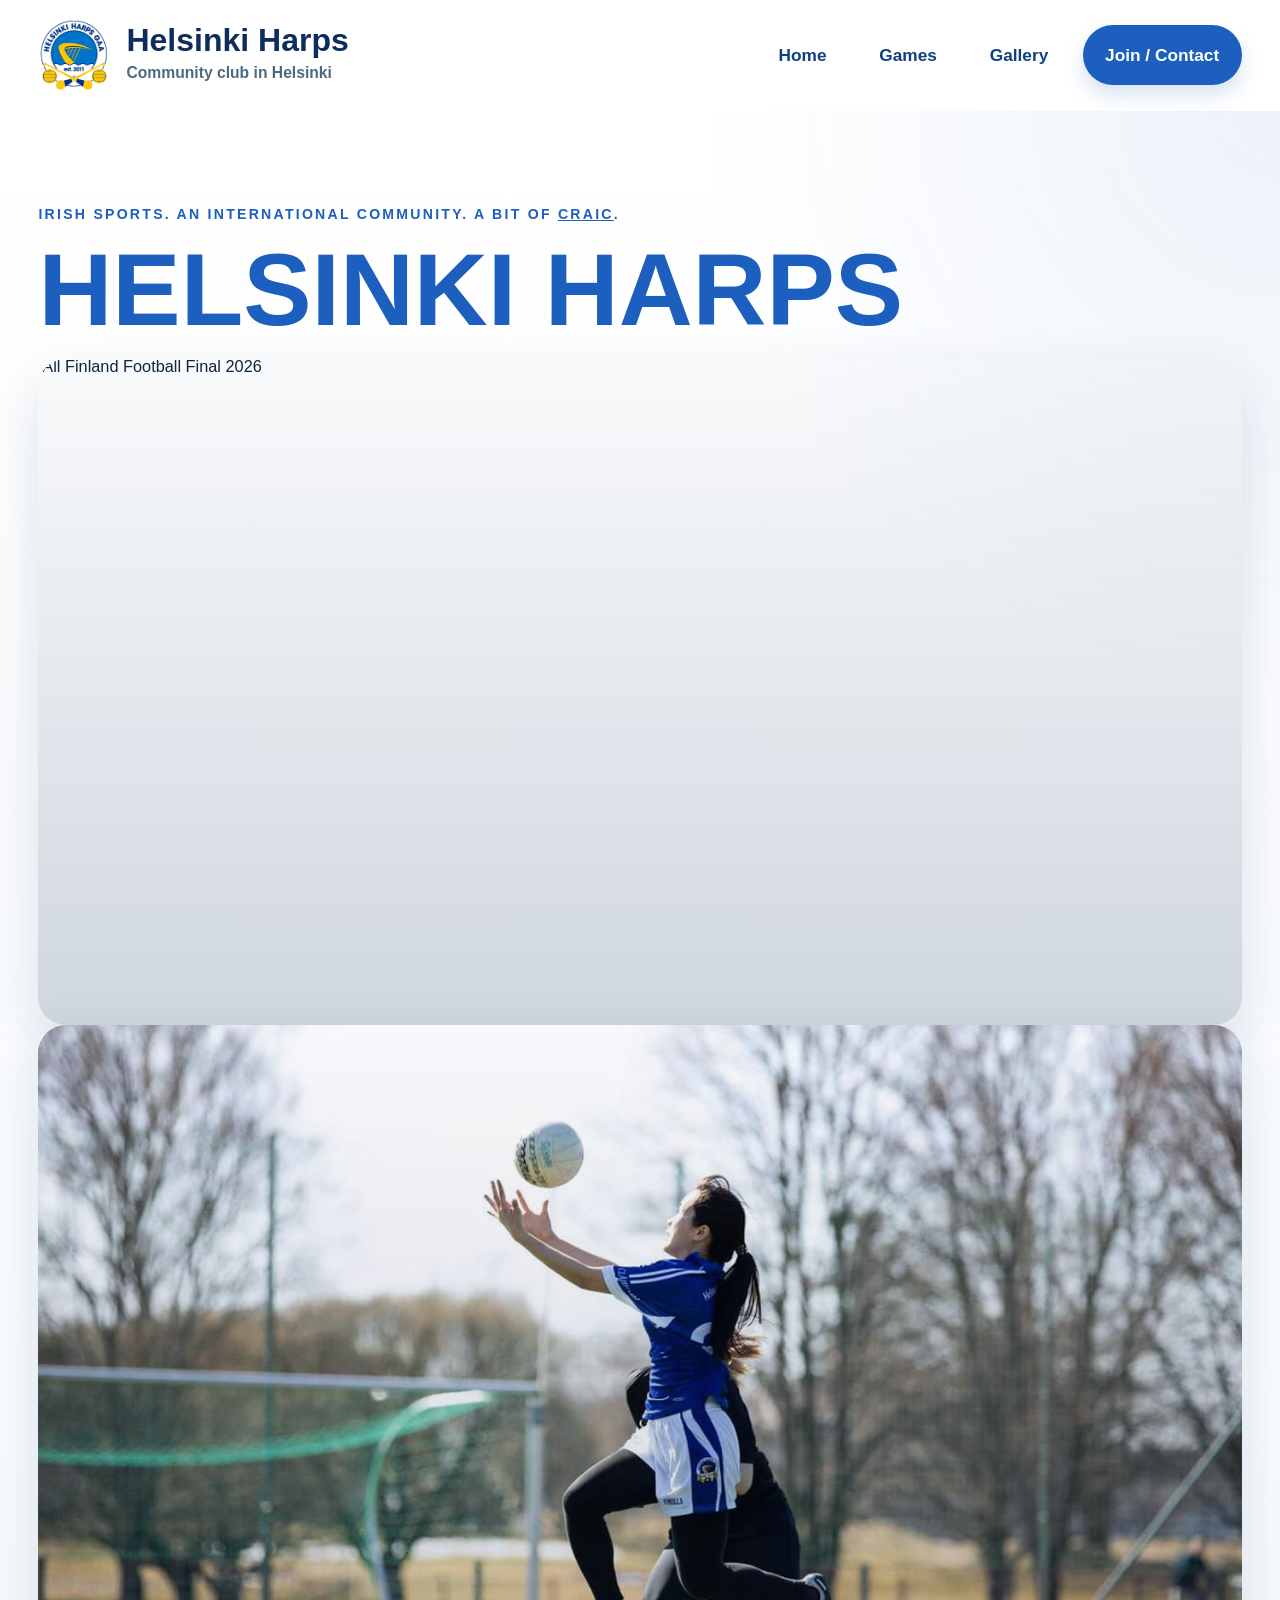
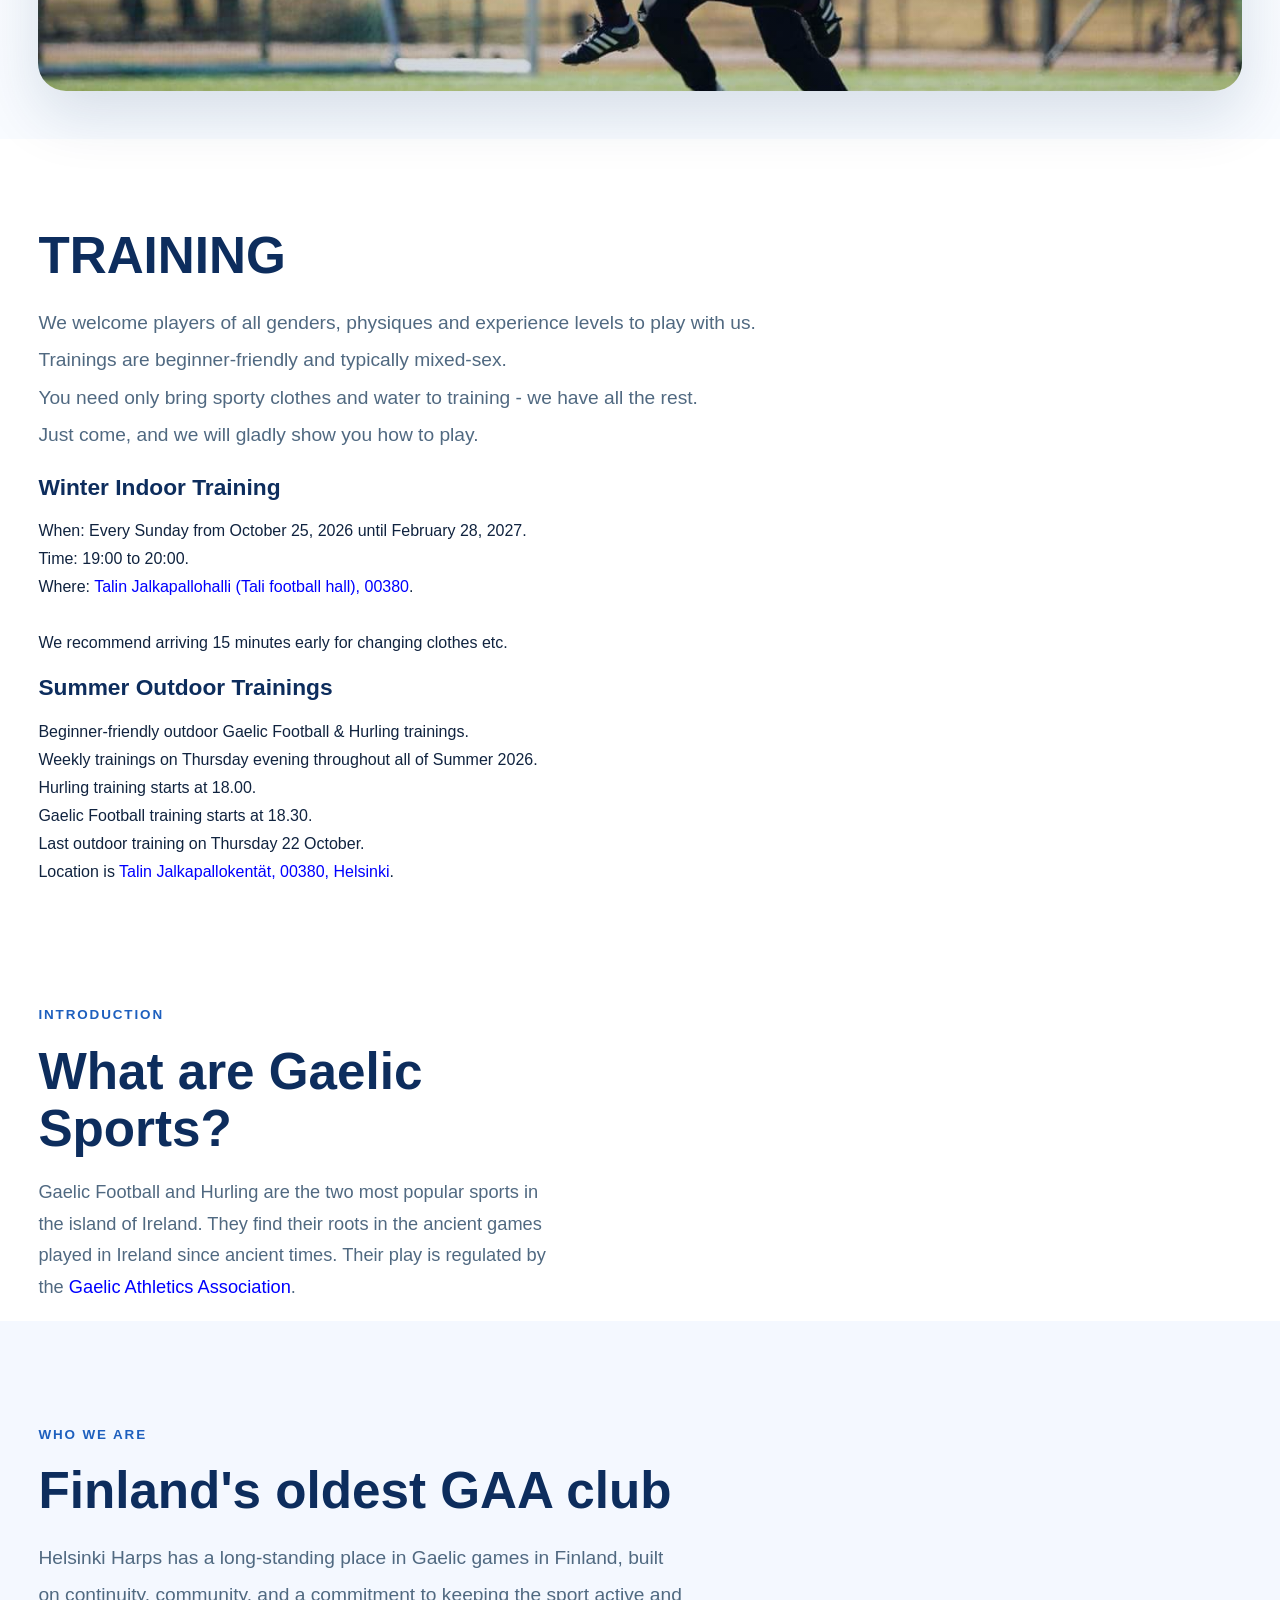
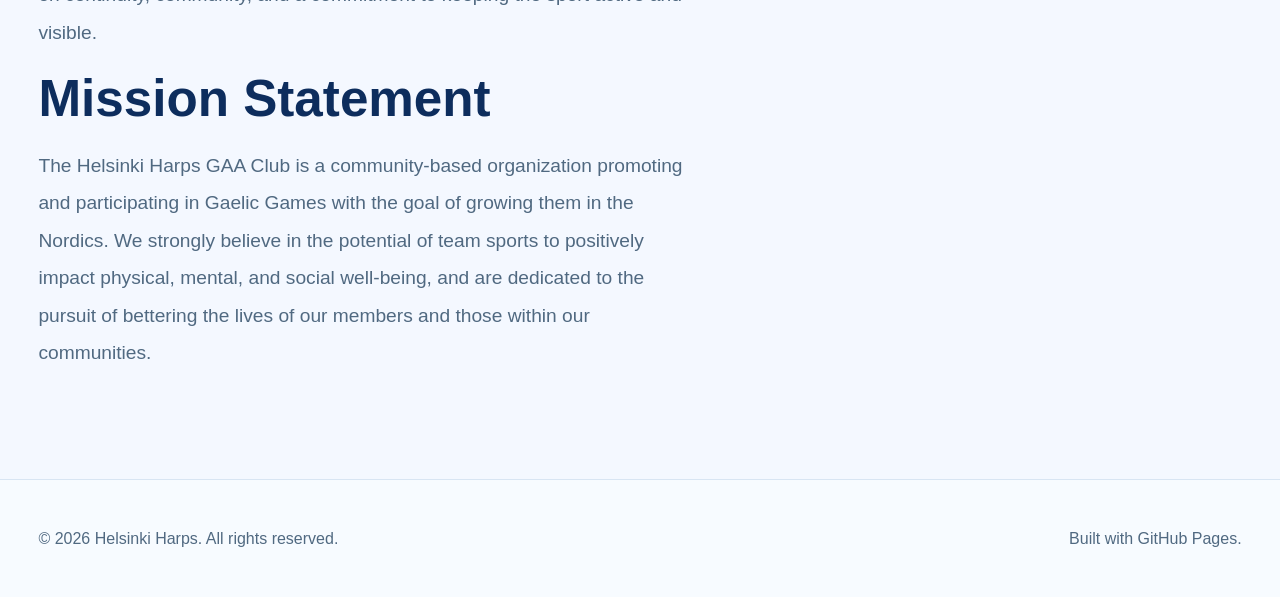
==== commit 2dca7028: "Added winter training times" ====
--- a/index.html
+++ b/index.html
@@ -82,22 +82,26 @@
         </p>
 
         <div class="training-info-grid">
-<!--
+
           <article class="training-info-card">
-            <h3>Beginner Friendly Indoor Training</h3>
+            <h3>Winter Indoor Training</h3>
             <p>
-              When: Sunday 12th, 19th, 26th of April - 19:00 to 20:00.
-              <br> Where: Talin Jalkapallohalli, 00380.
+              When: Every Sunday from October 25, 2026 until February 28, 2027.
+              <br> Time: 19:00 to 20:00.
+              <br> Where: <a style="color: blue" href="https://maps.app.goo.gl/uQrRRirDcw9qQAwz7">Talin Jalkapallohalli (Tali football hall), 00380</a>.
+              <br>
+              <br> We recommend arriving 15 minutes early for changing clothes etc.
             </p>
           </article>
--->
+
           <article class="training-info-card">
             <h3>Summer Outdoor Trainings</h3>
             <p>
               Beginner-friendly outdoor Gaelic Football & Hurling trainings.
               <br> Weekly trainings on Thursday evening throughout all of Summer 2026.
-              <br> Hurling training starts at 18.30.
-              <br> Gaelic Football training starts at 19.00.
+              <br> Hurling training starts at 18.00.
+              <br> Gaelic Football training starts at 18.30.
+              <br> Last outdoor training on Thursday 22 October.
               <br> Location is <a style="color: blue" href="https://maps.app.goo.gl/z2rX2FpcHURmqjRZ9">Talin Jalkapallokentät, 00380, Helsinki</a>.
             </p>
           </article>
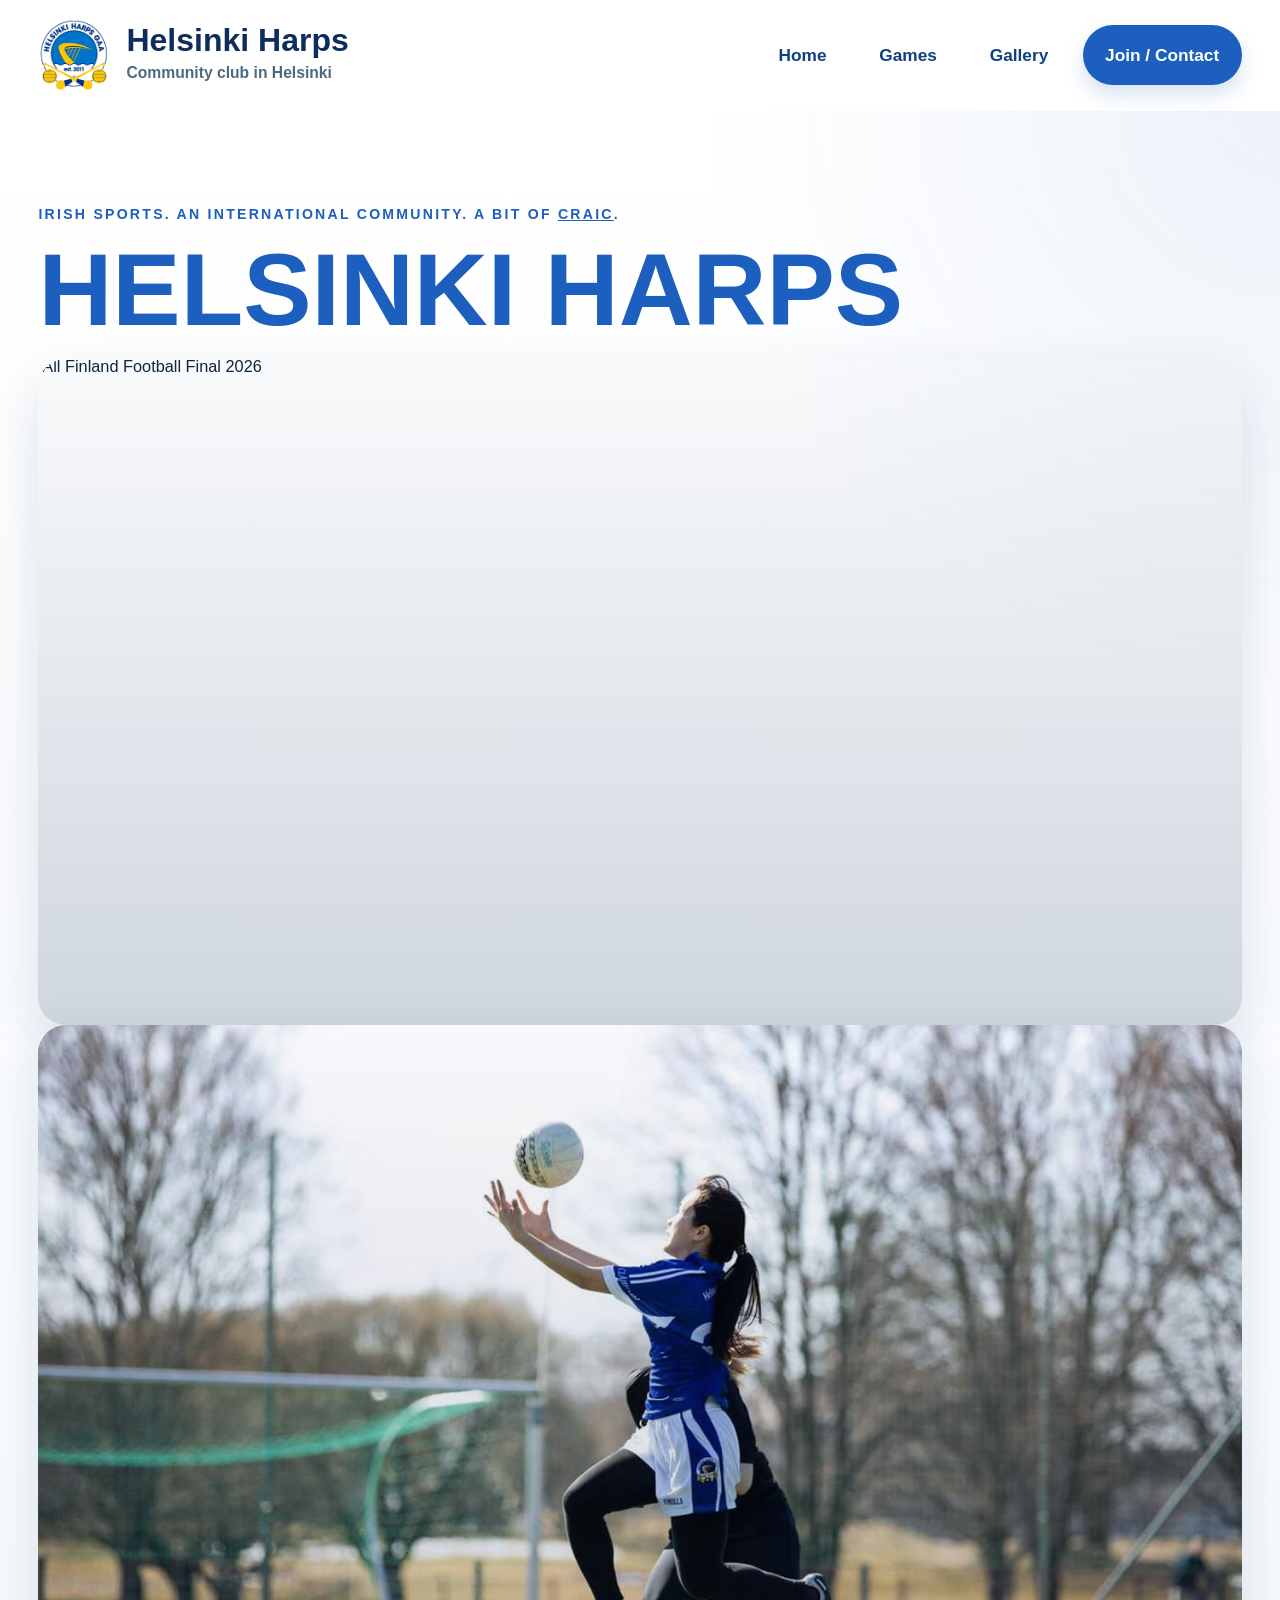
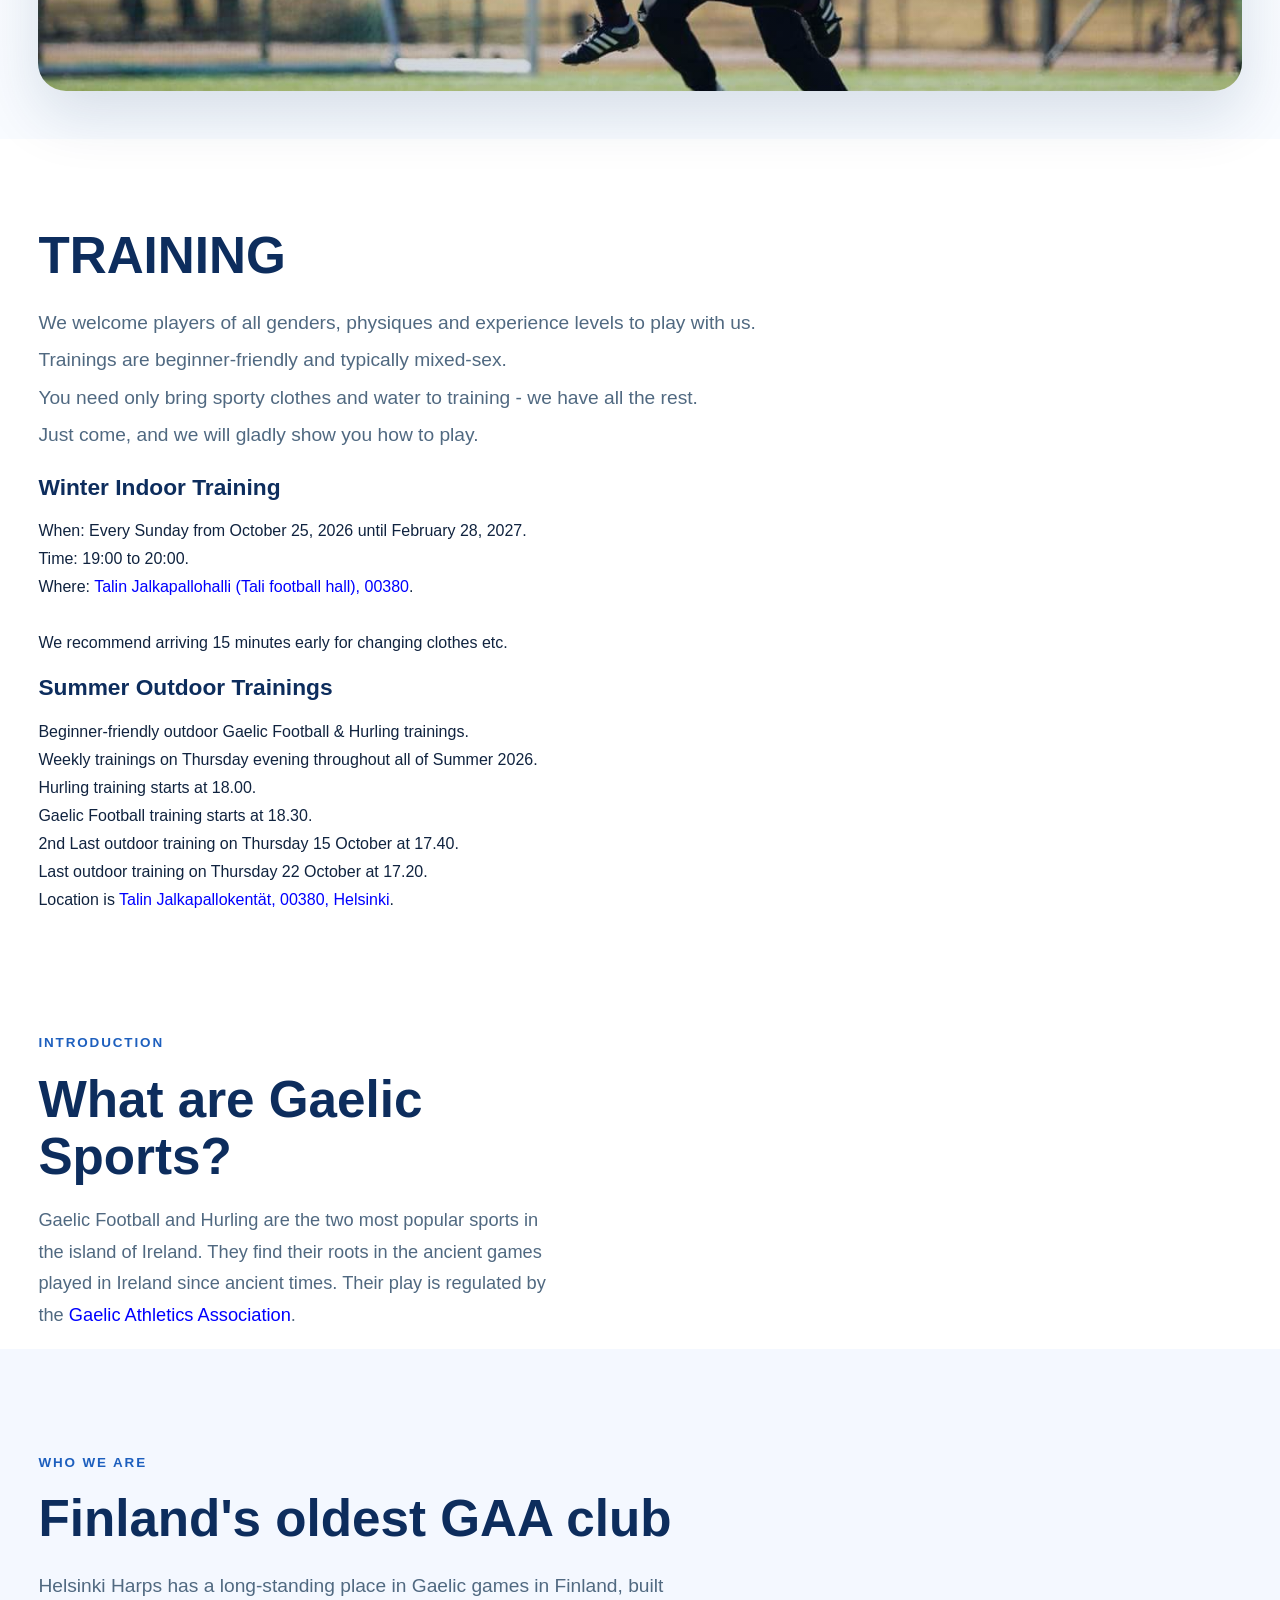
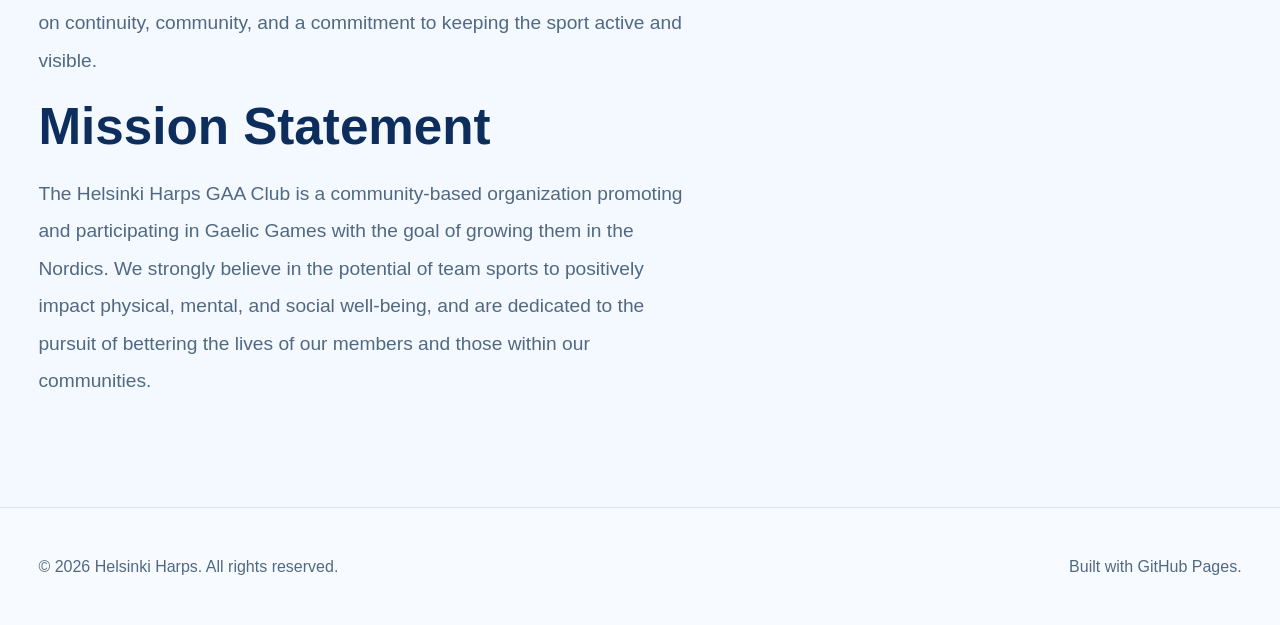
==== commit 95b02761: "Added last two training times" ====
--- a/index.html
+++ b/index.html
@@ -101,7 +101,8 @@
               <br> Weekly trainings on Thursday evening throughout all of Summer 2026.
               <br> Hurling training starts at 18.00.
               <br> Gaelic Football training starts at 18.30.
-              <br> Last outdoor training on Thursday 22 October.
+              <br> 2nd Last outdoor training on Thursday 15 October at 17.40.
+              <br> Last outdoor training on Thursday 22 October at 17.20.
               <br> Location is <a style="color: blue" href="https://maps.app.goo.gl/z2rX2FpcHURmqjRZ9">Talin Jalkapallokentät, 00380, Helsinki</a>.
             </p>
           </article>
